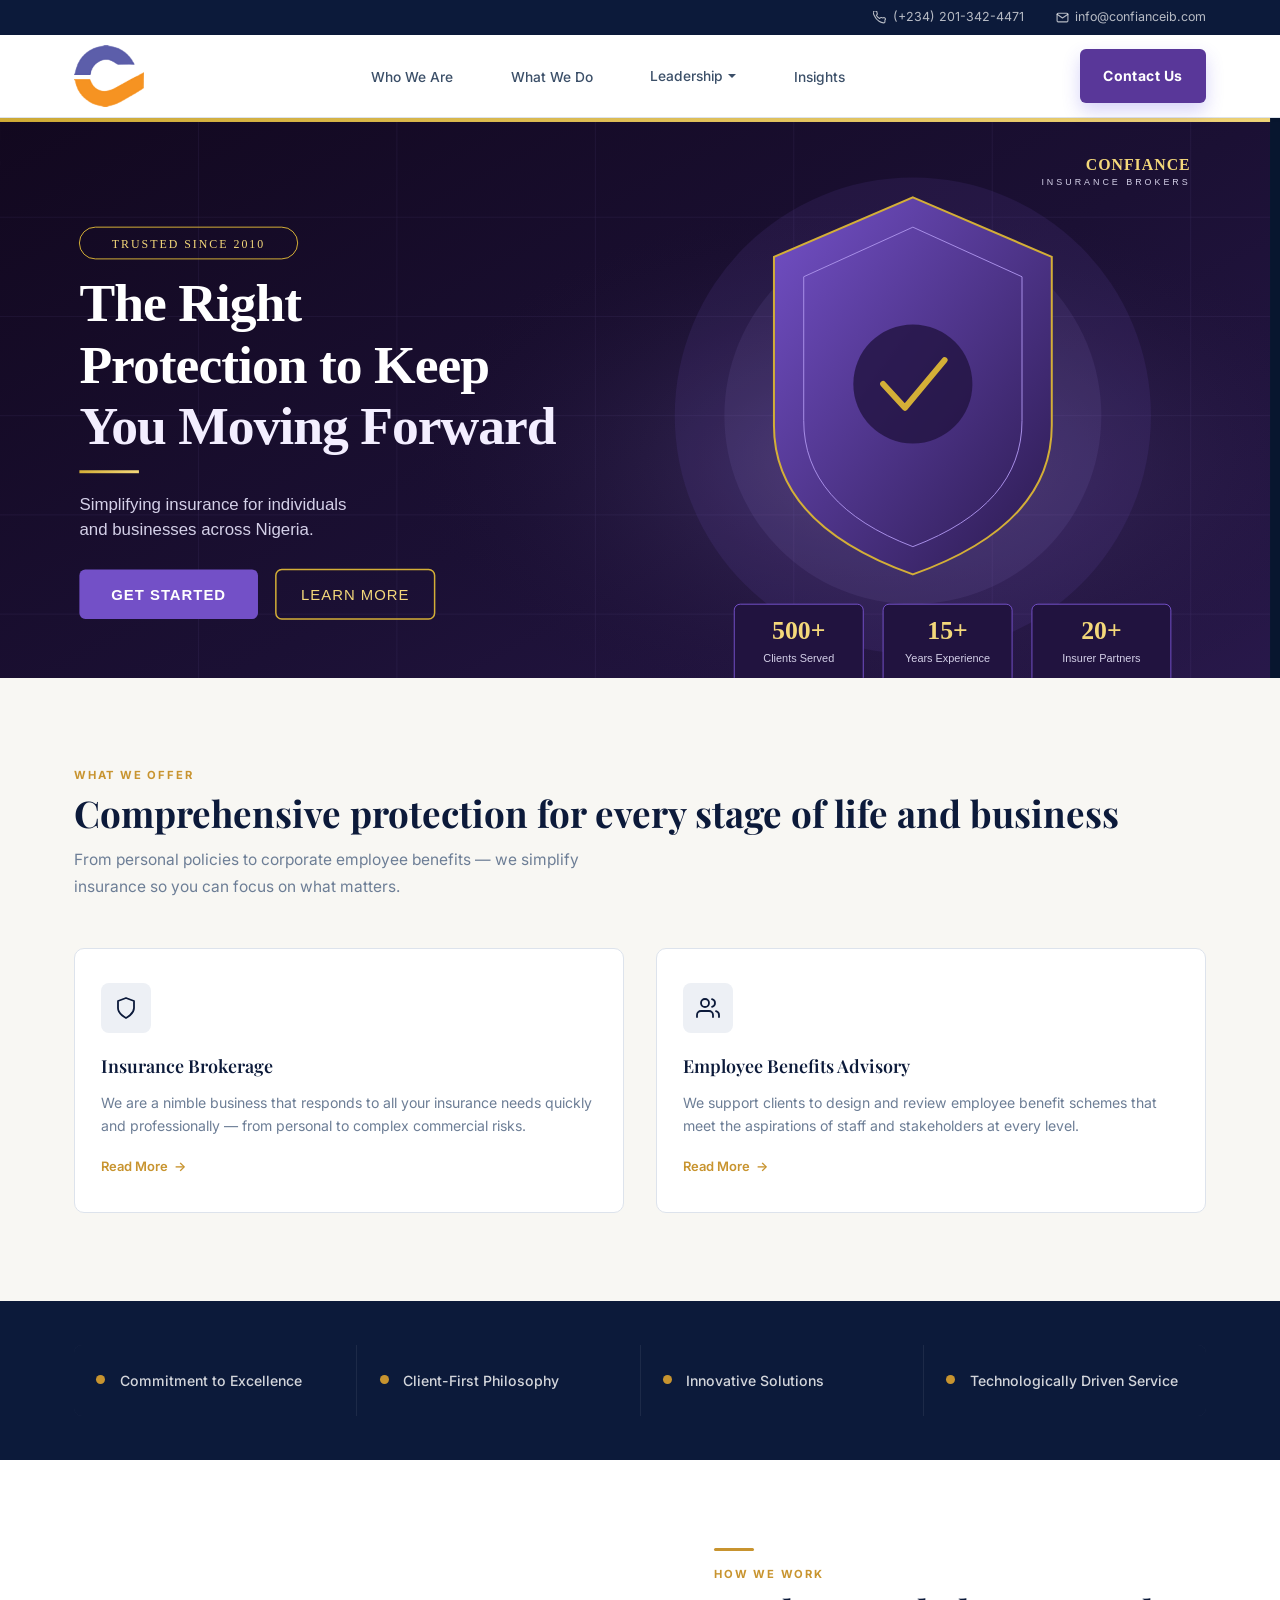
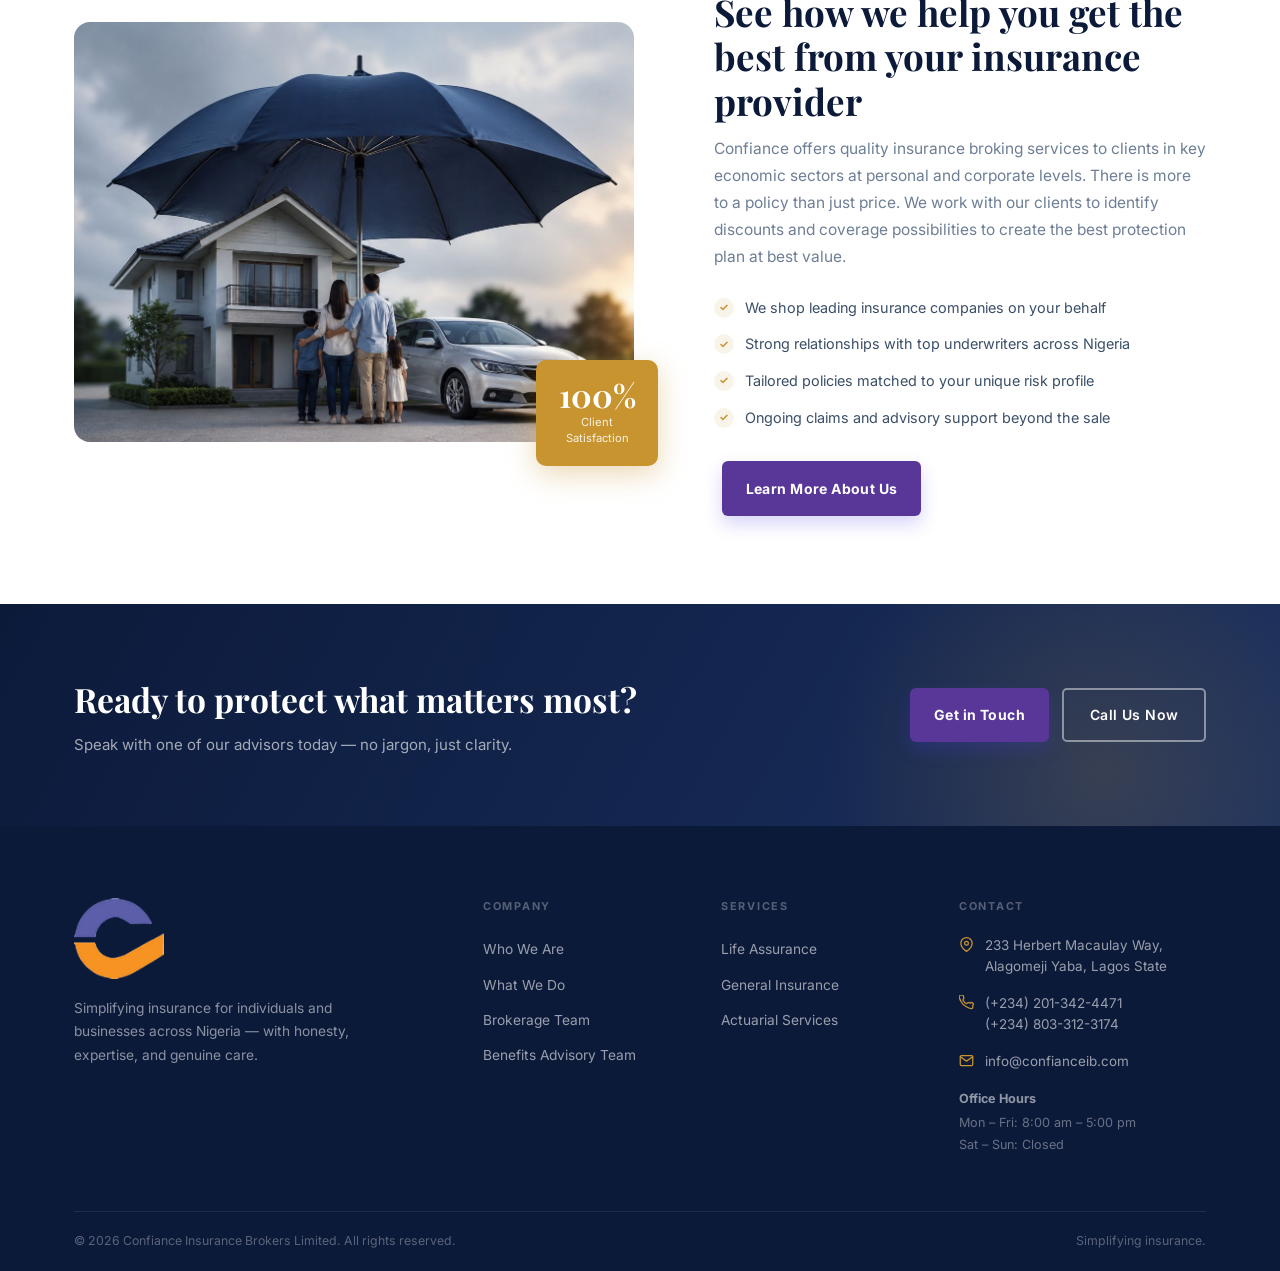
==== files/index.html @ 06ac6f4b "Initial commit" ====
<!DOCTYPE html>
<html lang="en">
<head>
<meta charset="UTF-8"/><meta name="viewport" content="width=device-width,initial-scale=1"/>
<title>Confiance Insurance Brokers Limited – Simplifying Insurance</title>
<meta name="description" content="Confiance Insurance Brokers Limited offers quality insurance broking and employee benefits advisory services across Nigeria."/>
<link rel="preconnect" href="https://fonts.googleapis.com"/>
<link rel="preconnect" href="https://fonts.gstatic.com" crossorigin/>
<link href="https://fonts.googleapis.com/css2?family=Playfair+Display:ital,wght@0,400;0,600;0,700;1,400&family=Inter:wght@300;400;500;600;700&display=swap" rel="stylesheet"/>
<link rel="stylesheet" href="style.css"/>
<style>
/* ── HOME-SPECIFIC ── */
.logo img {
  width: 70px;
  height: auto;
  display: block;
}

#site-header {
  background: #fff;
  position: sticky;
  top: 0;
  z-index: 9999;
}

.main-nav {
  height: 82px;
  display: flex;
  align-items: center;
  justify-content: space-between;
}

.nav-links {
  display: flex;
  align-items: center;
  gap: 2rem;
}

.nav-links li {
  position: relative;
}

.nav-links a,
.nav-links button {
  border: 0;
  background: transparent;
  font: inherit;
  color: #12315c;
  font-weight: 600;
  cursor: pointer;
  padding: 1.9rem 0;
}



.nav-links a:hover,
.nav-links button:hover,
.nav-links a.active {
  color: #4B3CE2;
}

.nav-cta {
  background:#593799;
  color: #fff !important;
  padding: .85rem 1.35rem;
  border-radius: 6px;
  font-weight: 700;
  box-shadow: 0 8px 18px rgba(75, 60, 226, .22);
}

.nav-cta:hover {
  background: #7752bc;
  color: #fff !important;
}

.has-drop:hover .drop-menu {
  opacity: 1;
  visibility: visible;
  transform: translateY(0);
  pointer-events: auto;
}

.drop-menu {
  position: absolute;
  top: 100%;
  left: 0;
  min-width: 240px;
  background: #fff;
  border-radius: 8px;
  box-shadow: 0 18px 40px rgba(0,0,0,.12);
  padding: .6rem 0;
  opacity: 0;
  visibility: hidden;
  transform: translateY(12px);
  pointer-events: none;
  transition: .25s ease;
  z-index: 10000;
}

.drop-menu li a {
  display: block;
  padding: .85rem 1rem;
  color: #12315c;
  white-space: nowrap;
}

.drop-menu li a:hover {
  background: #f4f7fb;
  color: #c8942f;
}

.burger {
  display: none;
  width: 42px;
  height: 42px;
  border: 0;
  background: transparent;
  cursor: pointer;
  flex-direction: column;
  justify-content: center;
  gap: 6px;
}

.burger span {
  width: 26px;
  height: 2px;
  background: #12315c;
  display: block;
}

#mobile-nav {
  position: fixed;
  top: 0;
  right: -100%;
  width: 80%;
  max-width: 400px;
  height: 100vh;
  background: #fff;
  z-index: 10000;
  padding: 1.5rem;
  transition: .3s ease;
  box-shadow: -12px 0 35px rgba(0,0,0,.15);
}

#mobile-nav.open {
  right: 0;
}

.mob-head {
  display: flex;
  justify-content: space-between;
  align-items: center;
  margin-bottom: 2rem;
}

.mob-close {
  border: 0;
  background: transparent;
  font-size: 1.6rem;
  cursor: pointer;
  color: #12315c;
}

#mobile-nav ul {
  list-style: none;
  padding: 0;
  margin: 0 0 1.5rem;
}

#mobile-nav li {
  border-bottom: 1px solid #e6e8ee;
}

#mobile-nav a,
.mob-sub-trigger {
  display: flex;
  justify-content: space-between;
  width: 100%;
  padding: 1rem 0;
  color: #12315c;
  font-weight: 700;
  text-decoration: none;
  background: transparent;
  border: 0;
  font: inherit;
  cursor: pointer;
}

.mob-sub {
  display: none;
  padding-left: 1rem !important;
}

.mob-sub.open {
  display: block;
}

#mobile-nav .nav-cta {
  display: inline-flex;
  justify-content: center;
  align-items: center;
  background: #593799 !important;
  border: 1px solid #593799 !important;
  color: #fff !important;
  padding: .85rem 1.3rem;
  border-radius: 6px;
}
#mobile-nav .mob-sub {
  display: none !important;
}

#mobile-nav .mob-sub.open {
  display: block !important;
}

.home-hero.hero-slider {
  position: relative;
  width: 100%;
  height: 560px;
  padding: 0 !important;
  overflow: hidden;
  background: #08162f;
}

.hero-slide {
  position: absolute;
  top: 0;
  left: 100%;
  width: 100%;
  height: 560px;
  background-size: cover;
  background-position: center;
  background-repeat: no-repeat;
  transition: left .75s ease;
}

.hero-slide.active {
  left: 0;
}

.hero-slide.prev {
  left: -100%;
}

.hero-arrow,
.hero-dots {
  z-index: 5;
}

@media (max-width: 768px) {
  .home-hero.hero-slider,
  .hero-slide {
    height: 480px;
  }
}
@media (max-width: 900px) {
  .topbar {
    display: none;
  }

  .main-nav {
    height: 76px;
  }

  .nav-links,
  .main-nav > .nav-cta {
    display: none;
  }

  .burger {
    display: flex;
  }

  .logo img {
    width: 70px;
  }
}

.hero-card{background:rgba(255,255,255,.07);border:1px solid rgba(255,255,255,.13);border-radius:12px;padding:2.25rem 1.85rem;backdrop-filter:blur(10px);width:100%;max-width:375px;margin-left:auto}
.hero-card-badge{display:inline-flex;align-items:center;gap:.4rem;background:rgba(200,148,47,.18);border:1px solid rgba(200,148,47,.32);color:var(--gold2);font-size:.7rem;font-weight:700;letter-spacing:.09em;text-transform:uppercase;padding:.28rem .75rem;border-radius:100px;margin-bottom:1.4rem}
.hero-card h3{font-family:var(--fd);font-size:1.2rem;color:#fff;margin-bottom:1.5rem;line-height:1.3}
.stats-grid{display:grid;grid-template-columns:1fr 1fr;gap:.85rem;margin-bottom:1.4rem}
.stat-box{background:rgba(255,255,255,.06);border:1px solid rgba(255,255,255,.09);border-radius:var(--rs);padding:.95rem 1rem}
.stat-box strong{display:block;font-family:var(--fd);font-size:1.7rem;font-weight:700;color:var(--gold2);line-height:1}
.stat-box small{font-size:.69rem;color:rgba(255,255,255,.5);letter-spacing:.04em;display:block;margin-top:.2rem}
.hero-divider{height:1px;background:rgba(255,255,255,.1);margin:.3rem 0 1.1rem}
.hero-note{font-size:.79rem;color:rgba(255,255,255,.48);line-height:1.55}
.svc-section{padding:5.5rem 0;background:var(--cream)}
.svc-grid {
  display: grid;
  grid-template-columns: repeat(2, minmax(0, 1fr));
  gap: 2rem;
  margin-top: 3rem;
  align-items: stretch;
}

.service-card {
  width: 100%;
  height: 100%;
}

@media (max-width: 768px) {
  .svc-grid {
    grid-template-columns: 1fr;
  }
}
.ins-section{padding:5.5rem 0;background:var(--cream)}
.ins-grid{display:grid;grid-template-columns:repeat(3,1fr);gap:1.4rem;margin-top:2.8rem}
.how-image-frame {
  width: 100%;
  height: 420px;
  border-radius: 16px;
  overflow: hidden;
  background: #eef2f7;
}

.how-image-frame img {
  width: 100%;
  height: 100%;
  object-fit: cover;
  display: block;
}
@media(max-width:860px){.hero-inner{grid-template-columns:1fr}.home-hero{padding:4rem 0}.hero-card{display:none}.svc-grid{grid-template-columns:1fr 1fr}.ins-grid{grid-template-columns:1fr 1fr}}
@media(max-width:640px){.svc-grid,.ins-grid{grid-template-columns:1fr}}
</style>
</head>
<body>
<div class="topbar" role="complementary">
  <div class="wrap">
    <a href="tel:+2342013424471"><svg width="13" height="13" viewBox="0 0 24 24" fill="none" stroke="currentColor" stroke-width="2" stroke-linecap="round" stroke-linejoin="round"><path d="M22 16.92v3a2 2 0 01-2.18 2 19.79 19.79 0 01-8.63-3.07A19.5 19.5 0 013.07 9.81 19.79 19.79 0 01.16 1.22 2 2 0 012.12 0h3a2 2 0 012 1.72c.127.96.361 1.903.7 2.81a2 2 0 01-.45 2.11L6.09 7.91a16 16 0 006 6l1.27-1.27a2 2 0 012.11-.45c.907.339 1.85.573 2.81.7A2 2 0 0122 16.92z"/></svg>(+234) 201-342-4471</a>
    <a href="mailto:info@confianceib.com"><svg width="13" height="13" viewBox="0 0 24 24" fill="none" stroke="currentColor" stroke-width="2" stroke-linecap="round" stroke-linejoin="round"><path d="M4 4h16c1.1 0 2 .9 2 2v12c0 1.1-.9 2-2 2H4c-1.1 0-2-.9-2-2V6c0-1.1.9-2 2-2z"/><polyline points="22,6 12,13 2,6"/></svg>info@confianceib.com</a>
  </div>
</div>
<header id="site-header">
  <div class="wrap">
    <nav class="main-nav" aria-label="Main navigation">
     <a href="index.html" class="logo" aria-label="Confiance Home">
  <img src="confianceLogo.png" alt="Confiance Insurance Brokers Ltd">
</a>
      <ul class="nav-links" role="list">
        <li><a href="who-we-are.html" id="nav-who">Who We Are</a></li>
        <li><a href="what-we-do.html" id="nav-wwd">What We Do</a></li>
        <li class="has-drop">
          <button aria-haspopup="true" aria-expanded="false">Leadership</button>
          <ul class="drop-menu" role="menu">
            <li><a href="insurance-brokerage.html" id="nav-brok" role="menuitem">Insurance Brokerage</a></li>
<li><a href="employee-benefits-advisory.html" id="nav-adv" role="menuitem">Employee Benefits Advisory</a></li>
          </ul>
        </li>
        <li><a href="insights.html" id="nav-ins">Insights</a></li>
      </ul>
      <a href="contact.html" class="btn nav-cta" id="nav-con">Contact Us</a>
      <button class="burger" id="burger-btn" aria-label="Open navigation menu" aria-expanded="false">
        <span></span><span></span><span></span>
      </button>
    </nav>
  </div>
</header>
<div id="mobile-nav" role="dialog" aria-modal="true" aria-label="Navigation menu">
  <div class="mob-head">
     <a href="index.html" class="logo" aria-label="Confiance Home">
  <img src="confianceLogo.png" alt="Confiance Insurance Brokers Ltd">
</a>
    <button class="mob-close" id="mob-close-btn" aria-label="Close menu">✕</button>
  </div>
  <ul>
    <li><a href="who-we-are.html">Who We Are</a></li>
    <li><a href="what-we-do.html">What We Do</a></li>
    <li>
      <button class="mob-sub-trigger" id="mob-drop-btn" aria-expanded="false">Leadership <span id="mob-drop-arrow">▾</span></button>
      <ul class="mob-sub" id="mob-sub-menu">
  <li><a href="insurance-brokerage.html">Insurance Brokerage</a></li>
  <li><a href="employee-benefits-advisory.html">Employee Benefits Advisory</a></li>
</ul>
    </li>
    <li><a href="insights.html">Insights</a></li>
  </ul>
  <a href="contact.html" class="btn nav-cta">Contact Us</a>
</div>

<main>
<!-- HERO -->
<section class="home-hero hero-slider" aria-label="Hero slider">
  <div class="hero-slide active" >
<svg width="100%" viewBox="0 0 1290 700" role="img" xmlns="http://www.w3.org/2000/svg">
  <title>Confiance Insurance Brokers Hero Slide</title>
  <desc>Hero banner for Confiance Insurance Brokers with luxury purple and subtle gold accents.</desc>

  <defs>
    <linearGradient id="navyGrad" x1="0%" y1="0%" x2="100%" y2="100%">
      <stop offset="0%" stop-color="#12081F"/>
      <stop offset="50%" stop-color="#1B1034"/>
      <stop offset="100%" stop-color="#2B1A4F"/>
    </linearGradient>

    <linearGradient id="mainPurple" x1="0%" y1="0%" x2="100%" y2="0%">
      <stop offset="0%" stop-color="#7350C7"/>
      <stop offset="100%" stop-color="#A88FE7"/>
    </linearGradient>

    <linearGradient id="goldAccent" x1="0%" y1="0%" x2="100%" y2="0%">
      <stop offset="0%" stop-color="#D4AF37"/>
      <stop offset="100%" stop-color="#F4D87A"/>
    </linearGradient>

    <linearGradient id="shieldGrad" x1="0%" y1="0%" x2="100%" y2="100%">
      <stop offset="0%" stop-color="#7350C7"/>
      <stop offset="100%" stop-color="#2B1A4F"/>
    </linearGradient>

    <radialGradient id="glow1" cx="70%" cy="50%" r="40%">
      <stop offset="0%" stop-color="#A88FE7" stop-opacity="0.28"/>
      <stop offset="100%" stop-color="#12081F" stop-opacity="0"/>
    </radialGradient>
  </defs>

  <rect width="1280" height="690" fill="url(#navyGrad)"/>
  <rect width="1280" height="690" fill="url(#glow1)"/>

  <g stroke="#A88FE7" stroke-width="0.5" opacity="0.14">
    <line x1="0" y1="100" x2="1280" y2="100"/>
    <line x1="0" y1="200" x2="1280" y2="200"/>
    <line x1="0" y1="300" x2="1280" y2="300"/>
    <line x1="0" y1="400" x2="1280" y2="400"/>
    <line x1="0" y1="500" x2="1280" y2="500"/>
    <line x1="200" y1="0" x2="200" y2="690"/>
    <line x1="400" y1="0" x2="400" y2="690"/>
    <line x1="600" y1="0" x2="600" y2="690"/>
    <line x1="800" y1="0" x2="800" y2="690"/>
    <line x1="1000" y1="0" x2="1000" y2="690"/>
    <line x1="1200" y1="0" x2="1200" y2="690"/>
  </g>

  <rect x="0" y="0" width="1280" height="4" fill="url(#goldAccent)"/>

  <rect x="80" y="110" width="220" height="32" rx="16" fill="none" stroke="#D4AF37" stroke-width="1"/>
  <text x="190" y="131" text-anchor="middle" font-family="Georgia, serif" font-size="12" fill="#F4D87A" letter-spacing="2">TRUSTED SINCE 2010</text>

  <text x="80" y="205" font-family="Georgia, serif" font-size="54" font-weight="700" fill="#FFFFFF" letter-spacing="-1">The Right</text>
  <text x="80" y="267" font-family="Georgia, serif" font-size="54" font-weight="700" fill="#FFFFFF" letter-spacing="-1">Protection to Keep</text>
  <text x="80" y="329" font-family="Georgia, serif" font-size="54" font-weight="700" fill="#F3EEFF" letter-spacing="-1">You Moving Forward</text>

  <rect x="80" y="355" width="60" height="3" fill="url(#goldAccent)"/>

  <text x="80" y="395" font-family="Arial, sans-serif" font-size="17" fill="#D4D0E8">Simplifying insurance for individuals</text>
  <text x="80" y="420" font-family="Arial, sans-serif" font-size="17" fill="#D4D0E8">and businesses across Nigeria.</text>

  <a href="contact.html" target="_self">
    <rect x="80" y="455" width="180" height="50" rx="6" fill="#7350C7"/>
    <text x="170" y="486" text-anchor="middle" font-family="Arial, sans-serif" font-size="15" font-weight="700" fill="#FFFFFF" letter-spacing="1">GET STARTED</text>
  </a>

  <a href="what-we-do.html" target="_self">
    <rect x="278" y="455" width="160" height="50" rx="6" fill="none" stroke="#D4AF37" stroke-width="1.5"/>
    <text x="358" y="486" text-anchor="middle" font-family="Arial, sans-serif" font-size="15" fill="#F4D87A" letter-spacing="1">LEARN MORE</text>
  </a>

  <circle cx="920" cy="300" r="240" fill="#7350C7" opacity="0.12"/>
  <circle cx="920" cy="300" r="190" fill="#A88FE7" opacity="0.09"/>

  <path d="M920 80 L1060 140 L1060 310 Q1060 410 920 460 Q780 410 780 310 L780 140 Z" fill="url(#shieldGrad)" stroke="#D4AF37" stroke-width="2"/>
  <path d="M920 110 L1030 160 L1030 305 Q1030 390 920 432 Q810 390 810 305 L810 160 Z" fill="none" stroke="#A88FE7" stroke-width="1"/>

  <circle cx="920" cy="268" r="60" fill="#21133F" opacity="0.78"/>
  <path d="M890 268 L912 292 L952 244" fill="none" stroke="#D4AF37" stroke-width="6" stroke-linecap="round" stroke-linejoin="round"/>

  <rect x="740" y="490" width="130" height="80" rx="6" fill="#21133F" stroke="#7350C7" stroke-width="1"/>
  <text x="805" y="525" text-anchor="middle" font-family="Georgia, serif" font-size="26" font-weight="700" fill="#F4D87A">500+</text>
  <text x="805" y="548" text-anchor="middle" font-family="Arial, sans-serif" font-size="11" fill="#D4D0E8">Clients Served</text>

  <rect x="890" y="490" width="130" height="80" rx="6" fill="#21133F" stroke="#7350C7" stroke-width="1"/>
  <text x="955" y="525" text-anchor="middle" font-family="Georgia, serif" font-size="26" font-weight="700" fill="#F4D87A">15+</text>
  <text x="955" y="548" text-anchor="middle" font-family="Arial, sans-serif" font-size="11" fill="#D4D0E8">Years Experience</text>

  <rect x="1040" y="490" width="140" height="80" rx="6" fill="#21133F" stroke="#7350C7" stroke-width="1"/>
  <text x="1110" y="525" text-anchor="middle" font-family="Georgia, serif" font-size="26" font-weight="700" fill="#F4D87A">20+</text>
  <text x="1110" y="548" text-anchor="middle" font-family="Arial, sans-serif" font-size="11" fill="#D4D0E8">Insurer Partners</text>

  <text x="1200" y="52" text-anchor="end" font-family="Georgia, serif" font-size="16" font-weight="700" fill="#F4D87A" letter-spacing="1">CONFIANCE</text>
  <text x="1200" y="68" text-anchor="end" font-family="Arial, sans-serif" font-size="9" fill="#D4D0E8" letter-spacing="3">INSURANCE BROKERS</text>

  <rect x="0" y="670" width="1280" height="20" fill="#12081F" opacity="0.8"/>
  <rect x="0" y="670" width="420" height="2" fill="url(#goldAccent)"/>
</svg>
  </div>
  <div class="hero-slide" >
   <svg width="100%" viewBox="0 0 1290 700" role="img" xmlns="http://www.w3.org/2000/svg">
  <title>Confiance Insurance Brokers Hero Slide 2</title>
  <desc>Employee Benefits Advisory hero banner with premium purple, gold and soft accent colors.</desc>

  <defs>
    <linearGradient id="purpleBg2" x1="0%" y1="0%" x2="100%" y2="100%">
      <stop offset="0%" stop-color="#12081F"/>
      <stop offset="45%" stop-color="#25124A"/>
      <stop offset="100%" stop-color="#4B2A86"/>
    </linearGradient>

    <linearGradient id="primaryPurple2" x1="0%" y1="0%" x2="100%" y2="0%">
      <stop offset="0%" stop-color="#593799"/>
      <stop offset="100%" stop-color="#8B6BE8"/>
    </linearGradient>

    <linearGradient id="goldAccent2" x1="0%" y1="0%" x2="100%" y2="0%">
      <stop offset="0%" stop-color="#D4AF37"/>
      <stop offset="100%" stop-color="#F4D87A"/>
    </linearGradient>

    <linearGradient id="cardBg2" x1="0%" y1="0%" x2="0%" y2="100%">
      <stop offset="0%" stop-color="#2F1B63"/>
      <stop offset="100%" stop-color="#160B2F"/>
    </linearGradient>

    <radialGradient id="purpleGlow2" cx="75%" cy="45%" r="45%">
      <stop offset="0%" stop-color="#A88FE7" stop-opacity="0.28"/>
      <stop offset="100%" stop-color="#12081F" stop-opacity="0"/>
    </radialGradient>
  </defs>

  <rect width="1280" height="600" fill="url(#purpleBg2)"/>
  <rect width="1280" height="600" fill="url(#purpleGlow2)"/>

  <g stroke="#A88FE7" stroke-width="0.5" opacity="0.16">
    <line x1="0" y1="0" x2="600" y2="600"/>
    <line x1="200" y1="0" x2="800" y2="600"/>
    <line x1="400" y1="0" x2="1000" y2="600"/>
    <line x1="600" y1="0" x2="1200" y2="600"/>
    <line x1="800" y1="0" x2="1400" y2="600"/>
    <line x1="1000" y1="0" x2="1600" y2="600"/>
  </g>

  <rect x="0" y="0" width="1280" height="4" fill="url(#goldAccent2)"/>
  <rect x="0" y="0" width="5" height="600" fill="url(#goldAccent2)"/>

  <rect x="80" y="108" width="250" height="30" rx="3" fill="#D4AF37" opacity="0.16"/>
  <rect x="80" y="108" width="3" height="30" fill="#D4AF37"/>
  <text x="95" y="128" font-family="Arial, sans-serif" font-size="12" fill="#F4D87A" letter-spacing="2">EMPLOYEE BENEFITS ADVISORY</text>

  <text x="80" y="205" font-family="Georgia, serif" font-size="50" font-weight="700" fill="#FFFFFF">Design Benefits</text>
  <text x="80" y="263" font-family="Georgia, serif" font-size="50" font-weight="700" fill="#FFFFFF">Your Team</text>
  <text x="80" y="321" font-family="Georgia, serif" font-size="50" font-weight="700" fill="#F4D87A">Will Value</text>

  <rect x="80" y="345" width="50" height="3" fill="url(#goldAccent2)"/>

  <text x="80" y="382" font-family="Arial, sans-serif" font-size="16" fill="#DCD6F7">We help you design and review employee benefit</text>
  <text x="80" y="405" font-family="Arial, sans-serif" font-size="16" fill="#DCD6F7">schemes that meet stakeholder aspirations.</text>

  <a href="contact.html" target="_self">
    <rect x="80" y="445" width="190" height="50" rx="6" fill="url(#primaryPurple2)"/>
    <text x="175" y="476" text-anchor="middle" font-family="Arial, sans-serif" font-size="14" font-weight="700" fill="#FFFFFF" letter-spacing="1">TALK TO AN ADVISOR</text>
  </a>

  <a href="what-we-do.html" target="_self">
    <rect x="288" y="445" width="150" height="50" rx="6" fill="none" stroke="#D4AF37" stroke-width="1.5"/>
    <text x="363" y="476" text-anchor="middle" font-family="Arial, sans-serif" font-size="14" fill="#F4D87A" letter-spacing="1">OUR SERVICES</text>
  </a>

  <rect x="700" y="70" width="520" height="460" rx="8" fill="url(#cardBg2)" stroke="#D4AF37" stroke-width="1"/>
  <rect x="700" y="70" width="520" height="60" rx="8" fill="#3A2172"/>
  <rect x="700" y="110" width="520" height="20" fill="#3A2172"/>
  <text x="960" y="107" text-anchor="middle" font-family="Arial, sans-serif" font-size="14" font-weight="700" fill="#FFFFFF" letter-spacing="2">BENEFIT PLAN OVERVIEW</text>

  <rect x="724" y="152" width="220" height="90" rx="6" fill="#21113F" stroke="#8B6BE8" stroke-width="1"/>
  <circle cx="754" cy="177" r="16" fill="#8B6BE8" opacity="0.24"/>
  <text x="780" y="178" font-family="Arial, sans-serif" font-size="13" font-weight="700" fill="#FFFFFF">Health Insurance</text>
  <text x="780" y="196" font-family="Arial, sans-serif" font-size="11" fill="#DCD6F7">Medical &amp; hospitalization</text>
  <text x="744" y="230" font-family="Arial, sans-serif" font-size="12" fill="#F4D87A">✓ Comprehensive cover</text>

  <rect x="964" y="152" width="220" height="90" rx="6" fill="#21113F" stroke="#E7D7A5" stroke-width="1"/>
  <circle cx="994" cy="177" r="16" fill="#E7D7A5" opacity="0.18"/>
  <text x="1020" y="178" font-family="Arial, sans-serif" font-size="13" font-weight="700" fill="#FFFFFF">Life Coverage</text>
  <text x="1020" y="196" font-family="Arial, sans-serif" font-size="11" fill="#DCD6F7">Group life assurance</text>
  <text x="984" y="230" font-family="Arial, sans-serif" font-size="12" fill="#F4D87A">✓ Flexible sum assured</text>

  <rect x="724" y="262" width="220" height="90" rx="6" fill="#21113F" stroke="#8B6BE8" stroke-width="1"/>
  <circle cx="754" cy="287" r="16" fill="#D4AF37" opacity="0.22"/>
  <text x="754" y="292" text-anchor="middle" font-family="Arial, sans-serif" font-size="16" fill="#F4D87A">₦</text>
  <text x="780" y="288" font-family="Arial, sans-serif" font-size="13" font-weight="700" fill="#FFFFFF">Pension Advisory</text>
  <text x="780" y="306" font-family="Arial, sans-serif" font-size="11" fill="#DCD6F7">Retirement planning</text>
  <text x="744" y="340" font-family="Arial, sans-serif" font-size="12" fill="#F4D87A">✓ RSA compliant</text>

  <rect x="964" y="262" width="220" height="90" rx="6" fill="#21113F" stroke="#7EE7D8" stroke-width="1"/>
  <circle cx="994" cy="287" r="16" fill="#7EE7D8" opacity="0.18"/>
  <text x="994" y="292" text-anchor="middle" font-family="Arial, sans-serif" font-size="16" fill="#7EE7D8">+</text>
  <text x="1020" y="288" font-family="Arial, sans-serif" font-size="13" font-weight="700" fill="#FFFFFF">Wellness Benefits</text>
  <text x="1020" y="306" font-family="Arial, sans-serif" font-size="11" fill="#DCD6F7">Staff wellbeing programs</text>
  <text x="984" y="340" font-family="Arial, sans-serif" font-size="12" fill="#F4D87A">✓ Holistic approach</text>

  <rect x="724" y="372" width="220" height="90" rx="6" fill="#21113F" stroke="#E7D7A5" stroke-width="1"/>
  <circle cx="754" cy="397" r="16" fill="#E7D7A5" opacity="0.18"/>
  <text x="754" y="402" text-anchor="middle" font-family="Arial, sans-serif" font-size="14" fill="#F4D87A">≡</text>
  <text x="780" y="398" font-family="Arial, sans-serif" font-size="13" font-weight="700" fill="#FFFFFF">Scheme Review</text>
  <text x="780" y="416" font-family="Arial, sans-serif" font-size="11" fill="#DCD6F7">Annual benefit audit</text>
  <text x="744" y="450" font-family="Arial, sans-serif" font-size="12" fill="#F4D87A">✓ Benchmarked plans</text>

  <rect x="964" y="372" width="220" height="90" rx="6" fill="#21113F" stroke="#8B6BE8" stroke-width="1"/>
  <circle cx="994" cy="397" r="16" fill="#8B6BE8" opacity="0.24"/>
  <text x="994" y="402" text-anchor="middle" font-family="Arial, sans-serif" font-size="14" fill="#F4D87A">★</text>
  <text x="1020" y="398" font-family="Arial, sans-serif" font-size="13" font-weight="700" fill="#FFFFFF">Custom Plans</text>
  <text x="1020" y="416" font-family="Arial, sans-serif" font-size="11" fill="#DCD6F7">Tailored to your needs</text>
  <text x="984" y="450" font-family="Arial, sans-serif" font-size="12" fill="#F4D87A">✓ Any organization size</text>

  <rect x="724" y="478" width="460" height="34" rx="4" fill="#D4AF37" opacity="0.14"/>
  <text x="960" y="500" text-anchor="middle" font-family="Arial, sans-serif" font-size="13" fill="#F4D87A">Trusted by leading organizations across Nigeria</text>

  <text x="1200" y="50" text-anchor="end" font-family="Georgia, serif" font-size="16" font-weight="700" fill="#F4D87A" letter-spacing="1">CONFIANCE</text>
  <text x="1200" y="66" text-anchor="end" font-family="Arial, sans-serif" font-size="9" fill="#DCD6F7" letter-spacing="3">INSURANCE BROKERS</text>
</svg>
  </div>
  <div class="hero-slide" >
   <svg width="100%" viewBox="0 0 1290 610" role="img" xmlns="http://www.w3.org/2000/svg">
  <title>Confiance Insurance Brokers - Hero Slide 3: Insurance Brokerage</title>
  <desc>A professional hero banner for insurance brokerage services using Confiance premium brand colors.</desc>

  <defs>

    <!-- Background -->
    <linearGradient id="slateBg" x1="0%" y1="0%" x2="100%" y2="100%">
      <stop offset="0%" stop-color="#12081F"/>
      <stop offset="45%" stop-color="#21133F"/>
      <stop offset="100%" stop-color="#311D57"/>
    </linearGradient>

    <!-- Top Accent -->
    <linearGradient id="amberLine" x1="0%" y1="0%" x2="100%" y2="0%">
      <stop offset="0%" stop-color="#D4AF37"/>
      <stop offset="35%" stop-color="#B78628"/>
      <stop offset="70%" stop-color="#7A5AF8"/>
      <stop offset="100%" stop-color="#A88FE7"/>
    </linearGradient>

    <!-- Heading Accent -->
    <linearGradient id="amberText" x1="0%" y1="0%" x2="100%" y2="0%">
      <stop offset="0%" stop-color="#F8E9B6"/>
      <stop offset="100%" stop-color="#FFFFFF"/>
    </linearGradient>

    <!-- Number Gradient -->
    <linearGradient id="numberGrad" x1="0%" y1="0%" x2="100%" y2="100%">
      <stop offset="0%" stop-color="#FFE8A3"/>
      <stop offset="45%" stop-color="#D4AF37"/>
      <stop offset="100%" stop-color="#A87400"/>
    </linearGradient>

    <!-- Side Border Gradient -->
    <linearGradient id="sideBorder" x1="0%" y1="0%" x2="0%" y2="100%">
      <stop offset="0%" stop-color="#FFD76A"/>
      <stop offset="35%" stop-color="#D4AF37"/>
      <stop offset="70%" stop-color="#A88FE7"/>
      <stop offset="100%" stop-color="#7350C7"/>
    </linearGradient>

    <!-- Card Background -->
    <linearGradient id="cardSlate" x1="0%" y1="0%" x2="0%" y2="100%">
      <stop offset="0%" stop-color="#2D1D59"/>
      <stop offset="100%" stop-color="#18102F"/>
    </linearGradient>

    <!-- Glow -->
    <radialGradient id="rGlow" cx="80%" cy="40%" r="50%">
      <stop offset="0%" stop-color="#A88FE7" stop-opacity=".28"/>
      <stop offset="100%" stop-color="#12081F" stop-opacity="0"/>
    </radialGradient>

  </defs>

  <rect width="1280" height="600" fill="url(#slateBg)"/>
  <rect width="1280" height="600" fill="url(#rGlow)"/>

  <g fill="#8B73D8" opacity=".20">
    <circle cx="100" cy="100" r="1.5"/>
    <circle cx="160" cy="100" r="1.5"/>
    <circle cx="220" cy="100" r="1.5"/>
    <circle cx="280" cy="100" r="1.5"/>

    <circle cx="100" cy="160" r="1.5"/>
    <circle cx="160" cy="160" r="1.5"/>
    <circle cx="220" cy="160" r="1.5"/>
    <circle cx="280" cy="160" r="1.5"/>

    <circle cx="100" cy="220" r="1.5"/>
    <circle cx="160" cy="220" r="1.5"/>
    <circle cx="220" cy="220" r="1.5"/>
    <circle cx="280" cy="220" r="1.5"/>

    <circle cx="100" cy="280" r="1.5"/>
    <circle cx="160" cy="280" r="1.5"/>
    <circle cx="220" cy="280" r="1.5"/>
    <circle cx="280" cy="280" r="1.5"/>
  </g>

  <rect x="0" y="0" width="1280" height="4" fill="url(#amberLine)"/>

  <rect x="80" y="108" width="205" height="30" rx="15"
        fill="#593799" opacity=".15"/>

  <circle cx="100" cy="123" r="6" fill="#D4AF37"/>

  <text x="115" y="128"
        font-family="Arial"
        font-size="12"
        fill="#F4D87A"
        letter-spacing="1.5">
        INSURANCE BROKERAGE
  </text>

  <text x="80" y="208"
        font-family="Georgia"
        font-size="52"
        font-weight="700"
        fill="#FFFFFF">
        We Shop the
  </text>

  <text x="80" y="268"
        font-family="Georgia"
        font-size="52"
        font-weight="700"
        fill="#FFFFFF">
        Market So You
  </text>

  <text x="80" y="328"
        font-family="Georgia"
        font-size="52"
        font-weight="700"
        fill="url(#amberText)">
        Don't Have To
  </text>

  <rect x="80" y="352"
        width="55"
        height="3"
        fill="url(#amberLine)"/>

  <text x="80"
        y="390"
        font-family="Arial"
        font-size="16"
        fill="#D8D3EB">
        We work with leading insurance providers
  </text>

  <text x="80"
        y="413"
        font-family="Arial"
        font-size="16"
        fill="#D8D3EB">
        to find you the best cover at the best price.
  </text>
  <a href="contact.html" target="_self">
    <rect
      x="80"
      y="450"
      width="185"
      height="50"
      rx="6"
      fill="#7350C7"/>

    <text
      x="172"
      y="481"
      text-anchor="middle"
      font-family="Arial"
      font-size="14"
      font-weight="700"
      fill="#FFFFFF"
      letter-spacing="1">
      GET A FREE QUOTE
    </text>
  </a>

  <a href="what-we-do.html" target="_self">
    <rect
      x="283"
      y="450"
      width="150"
      height="50"
      rx="6"
      fill="none"
      stroke="#D4AF37"
      stroke-width="1.5"/>

    <text
      x="358"
      y="481"
      text-anchor="middle"
      font-family="Arial"
      font-size="14"
      fill="#F4D87A">
      HOW IT WORKS
    </text>
  </a>

  <line
    x1="960"
    y1="160"
    x2="960"
    y2="470"
    stroke="#8B73D8"
    stroke-width="2"
    stroke-dasharray="6,4"
    opacity=".35"/>

  <!-- CARD 1 -->

  <rect
      x="740"
      y="120"
      width="380"
      height="80"
      rx="8"
      fill="url(#cardSlate)"
      stroke="#3C2B62"
      stroke-width="1"/>

  <!-- Thick Premium Border -->

  <rect
      x="740"
      y="120"
      width="8"
      height="80"
      rx="4"
      fill="url(#sideBorder)"/>

  <!-- Number Circle -->

  <circle
      cx="790"
      cy="160"
      r="24"
      fill="#2A1849"
      stroke="#D4AF37"
      stroke-width="2"/>

  <text
      x="790"
      y="167"
      text-anchor="middle"
      font-family="Georgia"
      font-size="19"
      font-weight="700"
      fill="url(#numberGrad)">
      01
  </text>

  <text
      x="830"
      y="150"
      font-family="Arial"
      font-size="15"
      font-weight="700"
      fill="#FFFFFF">
      Understand Your Needs
  </text>

  <text
      x="830"
      y="170"
      font-family="Arial"
      font-size="12"
      fill="#D8D3EB">
      We assess your risk profile &amp; coverage gaps
  </text>

  <!-- CARD 2 -->

  <rect
      x="740"
      y="230"
      width="380"
      height="80"
      rx="8"
      fill="url(#cardSlate)"
      stroke="#3C2B62"
      stroke-width="1"/>

  <rect
      x="740"
      y="230"
      width="8"
      height="80"
      rx="4"
      fill="url(#sideBorder)"/>

  <circle
      cx="790"
      cy="270"
      r="24"
      fill="#2A1849"
      stroke="#D4AF37"
      stroke-width="2"/>

  <text
      x="790"
      y="277"
      text-anchor="middle"
      font-family="Georgia"
      font-size="19"
      font-weight="700"
      fill="url(#numberGrad)">
      02
  </text>

  <text
      x="830"
      y="260"
      font-family="Arial"
      font-size="15"
      font-weight="700"
      fill="#FFFFFF">
      Shop the Market
  </text>

  <text
      x="830"
      y="280"
      font-family="Arial"
      font-size="12"
      fill="#D8D3EB">
      We compare 20+ top Nigerian insurers for you
  </text>
  <!-- CARD 3 -->

  <rect
      x="740"
      y="340"
      width="380"
      height="80"
      rx="8"
      fill="url(#cardSlate)"
      stroke="#3C2B62"
      stroke-width="1"/>

  <rect
      x="740"
      y="340"
      width="8"
      height="80"
      rx="4"
      fill="url(#sideBorder)"/>

  <circle
      cx="790"
      cy="380"
      r="24"
      fill="#2A1849"
      stroke="#D4AF37"
      stroke-width="2"/>

  <text
      x="790"
      y="387"
      text-anchor="middle"
      font-family="Georgia"
      font-size="19"
      font-weight="700"
      fill="url(#numberGrad)">
      03
  </text>

  <text
      x="830"
      y="370"
      font-family="Arial"
      font-size="15"
      font-weight="700"
      fill="#FFFFFF">
      Deliver Best Value
  </text>

  <text
      x="830"
      y="390"
      font-family="Arial"
      font-size="12"
      fill="#D8D3EB">
      You get optimal coverage at competitive rates
  </text>

  <!-- CARD 4 -->

  <rect
      x="740"
      y="450"
      width="380"
      height="80"
      rx="8"
      fill="url(#cardSlate)"
      stroke="#D4AF37"
      stroke-width="1.4"/>

  <rect
      x="740"
      y="450"
      width="8"
      height="80"
      rx="4"
      fill="url(#sideBorder)"/>

  <circle
      cx="790"
      cy="490"
      r="24"
      fill="#2A1849"
      stroke="#D4AF37"
      stroke-width="2"/>

  <text
      x="790"
      y="497"
      text-anchor="middle"
      font-family="Arial"
      font-size="20"
      font-weight="700"
      fill="#F4D87A">
      ✓
  </text>

  <text
      x="830"
      y="480"
      font-family="Arial"
      font-size="15"
      font-weight="700"
      fill="#FFFFFF">
      Ongoing Support
  </text>

  <text
      x="830"
      y="500"
      font-family="Arial"
      font-size="12"
      fill="#D8D3EB">
      Claims advocacy &amp; policy management
  </text>

  <text
      x="1200"
      y="50"
      text-anchor="end"
      font-family="Georgia"
      font-size="16"
      font-weight="700"
      fill="#F4D87A"
      letter-spacing="1">
      CONFIANCE
  </text>
  <text
      x="1200"
      y="66"
      text-anchor="end"
      font-family="Arial"
      font-size="9"
      fill="#D8D3EB"
      letter-spacing="3">
      INSURANCE BROKERS
  </text>

  <rect
      x="0"
      y="596"
      width="1280"
      height="4"
      fill="url(#amberLine)"/>

  <text
      x="80"
      y="580"
      font-family="Arial"
      font-size="12"
      fill="#D8D3EB">
      (+234)-201-342-4471  ·  info@confianceib.com  ·  confianceib.com
  </text>
</svg>
  </div>

  <button class="hero-arrow hero-prev" type="button" aria-label="Previous slide">‹</button>
  <button class="hero-arrow hero-next" type="button" aria-label="Next slide">›</button>

  <div class="hero-dots" aria-label="Hero slider controls">
    <button class="hero-dot active" type="button" aria-label="Go to slide 1"></button>
    <button class="hero-dot" type="button" aria-label="Go to slide 2"></button>
    <button class="hero-dot" type="button" aria-label="Go to slide 3"></button>
  </div>
</section>
<!-- SERVICES -->
<section class="svc-section" aria-labelledby="svc-heading">
  <div class="wrap">
    <p class="eyebrow">What We Offer</p>
    <h2 id="svc-heading" class="sec-title">Comprehensive protection for every stage of life and business</h2>
    <p class="sec-sub">From personal policies to corporate employee benefits — we simplify insurance so you can focus on what matters.</p>
    <div class="svc-grid">
      <article class="service-card">
        <div class="service-icon" aria-hidden="true"><svg viewBox="0 0 24 24" fill="none" stroke="currentColor" stroke-width="1.8" stroke-linecap="round" stroke-linejoin="round"><path d="M12 22s8-4 8-10V5l-8-3-8 3v7c0 6 8 10 8 10z"/></svg></div>
        <h3>Insurance Brokerage</h3>
        <p>We are a nimble business that responds to all your insurance needs quickly and professionally — from personal to complex commercial risks.</p>
        <a href="insurance-brokerage.html" class="read-link">Read More</a>
      </article>
      <article class="service-card">
        <div class="service-icon" aria-hidden="true"><svg viewBox="0 0 24 24" fill="none" stroke="currentColor" stroke-width="1.8" stroke-linecap="round" stroke-linejoin="round"><path d="M17 21v-2a4 4 0 00-4-4H5a4 4 0 00-4 4v2"/><circle cx="9" cy="7" r="4"/><path d="M23 21v-2a4 4 0 00-3-3.87"/><path d="M16 3.13a4 4 0 010 7.75"/></svg></div>
        <h3>Employee Benefits Advisory</h3>
        <p>We support clients to design and review employee benefit schemes that meet the aspirations of staff and stakeholders at every level.</p>
        <a href="employee-benefits-advisory.html" class="read-link">Read More</a>
      </article>
     
    </div>
  </div>
</section>

<!-- CULTURE -->
<div class="culture-strip" aria-label="Our values">
  <div class="wrap">
    <div class="culture-grid">
      <div class="culture-item"><div class="culture-dot" aria-hidden="true"></div><span>Commitment to Excellence</span></div>
      <div class="culture-item"><div class="culture-dot" aria-hidden="true"></div><span>Client-First Philosophy</span></div>
      <div class="culture-item"><div class="culture-dot" aria-hidden="true"></div><span>Innovative Solutions</span></div>
      <div class="culture-item"><div class="culture-dot" aria-hidden="true"></div><span>Technologically Driven Service</span></div>
    </div>
  </div>
</div>

<!-- HOW WE WORK -->
<section class="how-section" aria-labelledby="how-heading">
  <div class="wrap">
    <div class="how-grid">

      <div class="how-visual" aria-hidden="true">
        <div class="how-image-frame">
          <img src="how it .jpeg" alt="">
        </div>

        <div class="how-badge">
          <strong>100%</strong>
          <small>Client<br>Satisfaction</small>
        </div>
      </div>

      <div class="how-content">
        <span class="gold-bar" aria-hidden="true"></span>

        <p class="eyebrow">How We Work</p>

        <h2 id="how-heading" class="sec-title">
          See how we help you get the best from your insurance provider
        </h2>

        <p class="sec-sub" style="max-width:100%">
          Confiance offers quality insurance broking services to clients in key economic sectors at personal and corporate levels. There is more to a policy than just price. We work with our clients to identify discounts and coverage possibilities to create the best protection plan at best value.
        </p>

        <ul class="how-points" aria-label="Our approach">
          <li class="how-point">
            <div class="how-point-icon" aria-hidden="true">✓</div>
            We shop leading insurance companies on your behalf
          </li>

          <li class="how-point">
            <div class="how-point-icon" aria-hidden="true">✓</div>
            Strong relationships with top underwriters across Nigeria
          </li>

          <li class="how-point">
            <div class="how-point-icon" aria-hidden="true">✓</div>
            Tailored policies matched to your unique risk profile
          </li>

          <li class="how-point">
            <div class="how-point-icon" aria-hidden="true">✓</div>
            Ongoing claims and advisory support beyond the sale
          </li>
        </ul>

        <a href="who-we-are.html" class="btn nav-cta">
          Learn More About Us
        </a>
      </div>

    </div>
  </div>
</section>

<!-- INSIGHTS PREVIEW -->
<!-- <section class="ins-section" aria-labelledby="ins-heading">
  <div class="wrap">
    <p class="eyebrow">Latest Blog</p>
    <h2 id="ins-heading" class="sec-title">Our News &amp; Insights</h2>
    <p class="sec-sub">Stay informed with our latest updates on insurance trends, policy changes, and advisory insights.</p>
    <div class="ins-grid">
      <article class="insight-card">
        <div class="insight-thumb" aria-hidden="true"><svg viewBox="0 0 24 24" fill="none" stroke="currentColor" stroke-width="1.2" stroke-linecap="round" stroke-linejoin="round"><path d="M14 2H6a2 2 0 00-2 2v16a2 2 0 002 2h12a2 2 0 002-2V8z"/><polyline points="14 2 14 8 20 8"/><line x1="16" y1="13" x2="8" y2="13"/><line x1="16" y1="17" x2="8" y2="17"/></svg></div>
        <div class="insight-body"><span class="insight-tag">Industry</span><h4>Understanding Your Health Insurance Policy in Nigeria</h4><p>Breaking down the key terms, exclusions, and coverage options every policyholder should know.</p><div class="insight-meta"><span>Confiance Team</span><a href="insights.html" class="insight-read">Read &rarr;</a></div></div>
      </article>
      <article class="insight-card">
        <div class="insight-thumb" aria-hidden="true"><svg viewBox="0 0 24 24" fill="none" stroke="currentColor" stroke-width="1.2" stroke-linecap="round" stroke-linejoin="round"><rect x="2" y="7" width="20" height="14" rx="2"/><path d="M16 21V5a2 2 0 00-2-2h-4a2 2 0 00-2 2v16"/></svg></div>
        <div class="insight-body"><span class="insight-tag">Employee Benefits</span><h4>Why Employee Benefit Schemes Matter for Talent Retention</h4><p>A well-designed benefits package is one of the most powerful tools in your HR arsenal.</p><div class="insight-meta"><span>Confiance Team</span><a href="insights.html" class="insight-read">Read &rarr;</a></div></div>
      </article>
      <article class="insight-card">
        <div class="insight-thumb" aria-hidden="true"><svg viewBox="0 0 24 24" fill="none" stroke="currentColor" stroke-width="1.2" stroke-linecap="round" stroke-linejoin="round"><circle cx="12" cy="12" r="10"/><line x1="12" y1="8" x2="12" y2="12"/><line x1="12" y1="16" x2="12.01" y2="16"/></svg></div>
        <div class="insight-body"><span class="insight-tag">Advisory</span><h4>How to Choose the Right Business Insurance for Your Company</h4><p>From property to liability — a practical guide for Nigerian SMEs navigating commercial coverage.</p><div class="insight-meta"><span>Confiance Team</span><a href="insights.html" class="insight-read">Read &rarr;</a></div></div>
      </article>
    </div>
  </div>
</section> -->

<!-- CTA -->
<section class="cta-banner" aria-labelledby="cta-h">
  <div class="wrap"><div class="cta-inner">
    <div class="cta-text"><h2 id="cta-h">Ready to protect what matters most?</h2><p>Speak with one of our advisors today — no jargon, just clarity.</p></div>
    <div class="cta-actions"><a href="contact.html" class="btn nav-cta">Get in Touch</a><a href="tel:+2342013424471" class="btn btn-ghost">Call Us Now</a></div>
  </div></div>
</section>
</main>

<footer>
  <div class="wrap">
    <div class="footer-grid">
      <div>
       <a href="index.html" class="footer-logo" aria-label="Confiance Home">
  <img src="confianceLogo.png" alt="Confiance Insurance Brokers Ltd">
</a>
        <p class="footer-about">Simplifying insurance for individuals and businesses across Nigeria — with honesty, expertise, and genuine care.</p>
      </div>
      <div class="footer-col">
        <h5>Company</h5>
        <ul>
          <li><a href="who-we-are.html">Who We Are</a></li>
          <li><a href="what-we-do.html">What We Do</a></li>
          <li><a href="brokerage.html">Brokerage Team</a></li>
          <li><a href="advisory.html">Benefits Advisory Team</a></li>
        </ul>
      </div>
      <div class="footer-col">
        <h5>Services</h5>
        <ul>
          <li><a href="insurance-brokerage.html">Life Assurance</a></li>
          <li><a href="insurance-brokerage.html">General Insurance</a></li>
          <li><a href="employee-benefits-advisory.html">Actuarial Services</a></li>
        </ul>
      </div>
      <div class="footer-col">
        <h5>Contact</h5>
        <div class="footer-contact-item"><svg viewBox="0 0 24 24" fill="none" stroke="currentColor" stroke-width="2" stroke-linecap="round" stroke-linejoin="round"><path d="M21 10c0 7-9 13-9 13s-9-6-9-13a9 9 0 0118 0z"/><circle cx="12" cy="10" r="3"/></svg><span>233 Herbert Macaulay Way, Alagomeji Yaba, Lagos State</span></div>
        <div class="footer-contact-item"><svg viewBox="0 0 24 24" fill="none" stroke="currentColor" stroke-width="2" stroke-linecap="round" stroke-linejoin="round"><path d="M22 16.92v3a2 2 0 01-2.18 2A19.79 19.79 0 0112 18.9a19.5 19.5 0 01-9-9 19.79 19.79 0 01-3-8.82A2 2 0 012 0h3a2 2 0 012 1.72c.127.96.361 1.903.7 2.81a2 2 0 01-.45 2.11L6.09 7.91a16 16 0 006 6l1.27-1.27a2 2 0 012.11-.45c.907.339 1.85.573 2.81.7A2 2 0 0122 16.92z"/></svg><div><a href="tel:+2342013424471">(+234) 201-342-4471</a><br><a href="tel:+2348033123174">(+234) 803-312-3174</a></div></div>
        <div class="footer-contact-item"><svg viewBox="0 0 24 24" fill="none" stroke="currentColor" stroke-width="2" stroke-linecap="round" stroke-linejoin="round"><path d="M4 4h16c1.1 0 2 .9 2 2v12c0 1.1-.9 2-2 2H4c-1.1 0-2-.9-2-2V6c0-1.1.9-2 2-2z"/><polyline points="22,6 12,13 2,6"/></svg><a href="mailto:info@confianceib.com">info@confianceib.com</a></div>
        <div class="footer-hours"><strong>Office Hours</strong>Mon – Fri: 8:00 am – 5:00 pm<br>Sat – Sun: Closed</div>
      </div>
    </div>
    <div class="footer-bottom">
      <p>© 2026 Confiance Insurance Brokers Limited. All rights reserved.</p>
      <p>Simplifying insurance.</p>
    </div>
  </div>
</footer>
<script>
/* Mobile nav */
const burger = document.getElementById('burger-btn');
const mobNav = document.getElementById('mobile-nav');
const mobClose = document.getElementById('mob-close-btn');
const mobDrop = document.getElementById('mob-drop-btn');
const mobSub  = document.getElementById('mob-sub-menu');
const mobArrow= document.getElementById('mob-drop-arrow');

function openMob()  { mobNav.classList.add('open');  burger.setAttribute('aria-expanded','true');  document.body.style.overflow='hidden'; }
function closeMob() { mobNav.classList.remove('open');burger.setAttribute('aria-expanded','false'); document.body.style.overflow=''; }

if(burger)  burger.addEventListener('click', openMob);
if(mobClose) mobClose.addEventListener('click', closeMob);
document.addEventListener('keydown', e => { if(e.key==='Escape'){ closeMob(); closeModal && closeModal(); } });

if (mobDrop && mobSub && mobArrow) {
  mobDrop.addEventListener('click', () => {
    mobSub.classList.toggle('open');

    const isOpen = mobSub.classList.contains('open');

    mobDrop.setAttribute('aria-expanded', String(isOpen));
    mobArrow.textContent = isOpen ? '▴' : '▾';
  });
}

/* Active nav link highlight */
const page = location.pathname.split('/').pop() || 'index.html';
const map = {
  'index.html':'nav-home','who-we-are.html':'nav-who','what-we-do.html':'nav-wwd',
  'brokerage.html':'nav-brok','advisory.html':'nav-adv',
  'insights.html':'nav-ins','contact.html':'nav-con',
  'insurance-brokerage.html':'nav-wwd','employee-benefits-advisory.html':'nav-wwd',
  'leaderships.html':'nav-brok'
};
const activeId = map[page];
if(activeId){ const el=document.getElementById(activeId); if(el) el.classList.add('active'); }

const slides = document.querySelectorAll('.hero-slide');
const dots = document.querySelectorAll('.hero-dot');
const prevBtn = document.querySelector('.hero-prev');
const nextBtn = document.querySelector('.hero-next');

let currentSlide = 0;
let slideTimer;

function showSlide(index) {
  slides.forEach((slide, i) => {
    slide.classList.remove('active', 'prev');

    if (i === index) {
      slide.classList.add('active');
    } else if (i < index) {
      slide.classList.add('prev');
    }
  });

  dots.forEach(dot => dot.classList.remove('active'));
  dots[index].classList.add('active');

  currentSlide = index;
}

function nextSlide() {
  const next = (currentSlide + 1) % slides.length;
  showSlide(next);
}

function prevSlide() {
  const prev = (currentSlide - 1 + slides.length) % slides.length;
  showSlide(prev);
}

function startSlider() {
  slideTimer = setInterval(nextSlide, 5000);
}

function resetSlider() {
  clearInterval(slideTimer);
  startSlider();
}

if (slides.length) {
  showSlide(0);
  startSlider();

  nextBtn.addEventListener('click', () => {
    nextSlide();
    resetSlider();
  });

  prevBtn.addEventListener('click', () => {
    prevSlide();
    resetSlider();
  });

  dots.forEach((dot, index) => {
    dot.addEventListener('click', () => {
      showSlide(index);
      resetSlider();
    });
  });
}
</script>
</body></html>
---- files/style.css ----
/* ================================================================
   CONFIANCE INSURANCE BROKERS – SHARED STYLESHEET
   Design: Navy #0C1A3A · Gold #C8942F · Clean Inter + Playfair
================================================================ */

/* ── Reset & Tokens ─────────────────────────────────────────────── */
*, *::before, *::after { box-sizing: border-box; margin: 0; padding: 0; }

:root {
  --navy:    #0C1A3A;
  --navy2:   #162040;
  --navy3:   #1A2D5A;
  --gold:    #C8942F;
  --gold2:   #E0AD55;
  --gold-bg: rgba(200,148,47,.10);
  --fog:     #EDF0F5;
  --cream:   #F8F7F3;
  --white:   #ffffff;
  --slate:   #3B4F68;
  --muted:   #6D7E96;
  --border:  #DDE3EC;
  --text:    #18273F;
  --r:       8px;
  --rs:      5px;
  --sh0: 0 1px 4px rgba(12,26,58,.07);
  --sh1: 0 4px 20px rgba(12,26,58,.10);
  --sh2: 0 12px 40px rgba(12,26,58,.15);
  --t:   .22s ease;
  --max: 1180px;
  --fd: 'Playfair Display', Georgia, serif;
  --fb: 'Inter', system-ui, sans-serif;
}

html { scroll-behavior: smooth; }
body {
  font-family: var(--fb);
  color: var(--text);
  background: var(--cream);
  line-height: 1.65;
  -webkit-font-smoothing: antialiased;
}
img  { display: block; max-width: 100%; height: auto; }
a    { color: inherit; text-decoration: none; }
ul   { list-style: none; }
button { font-family: var(--fb); cursor: pointer; }

/* ── Utilities ──────────────────────────────────────────────────── */
.wrap {
  width: min(var(--max), 100%);
  margin-inline: auto;
  padding-inline: 1.5rem;
}
.eyebrow {
  font-size: .7rem; font-weight: 700;
  letter-spacing: .16em; text-transform: uppercase;
  color: var(--gold);
}
.sec-title {
  font-family: var(--fd);
  font-size: clamp(1.6rem, 3vw, 2.3rem);
  font-weight: 700; color: var(--navy);
  line-height: 1.22; margin-top: .4rem;
}
.sec-sub {
  font-size: .97rem; color: var(--muted);
  margin-top: .65rem; max-width: 540px; line-height: 1.75;
}
.gold-bar {
  display: block; width: 40px; height: 3px;
  background: var(--gold); border-radius: 2px; margin-bottom: .85rem;
}

/* ── Buttons ────────────────────────────────────────────────────── */
.btn {
  display: inline-flex; align-items: center; gap: .4rem;
  padding: .7rem 1.6rem; border-radius: var(--rs);
  font-size: .875rem; font-weight: 600; letter-spacing: .03em;
  border: 2px solid transparent;
  transition: background var(--t), border-color var(--t), color var(--t);
  white-space: nowrap;
}
.btn-gold   { background: var(--gold);  color: #fff; border-color: var(--gold);  }
.btn-gold:hover   { background: #a97a24; border-color: #a97a24; }
.btn-navy   { background: var(--navy);  color: #fff; border-color: var(--navy);  }
.btn-navy:hover   { background: var(--navy2); }
.btn-ghost  { background: transparent; color: #fff; border-color: rgba(255,255,255,.45); }
.btn-ghost:hover  { background: rgba(255,255,255,.08); border-color: #fff; }
.btn-outline { background: transparent; color: var(--navy); border-color: var(--border); }
.btn-outline:hover { border-color: var(--navy); background: var(--fog); }

/* ── Topbar ─────────────────────────────────────────────────────── */
.topbar {
  background: var(--navy); color: rgba(255,255,255,.7);
  font-size: .78rem; padding: .45rem 0;
}
.topbar .wrap { display: flex; justify-content: flex-end; gap: 2rem; flex-wrap: wrap; }
.topbar a {
  color: inherit; display: flex; align-items: center; gap: .4rem;
  transition: color var(--t);
}
.topbar a:hover { color: var(--gold2); }

/* ── Header & Nav ───────────────────────────────────────────────── */
#site-header {
  position: sticky; top: 0; z-index: 200;
  background: #fff; border-bottom: 1px solid var(--border);
  box-shadow: var(--sh0);
}
.main-nav {
  display: flex; align-items: center;
  justify-content: space-between; padding: .85rem 0; gap: 1rem;
}

/* Logo */
.logo { display: flex; align-items: center; gap: .7rem; flex-shrink: 0; }
.logo-mark {
  width: 42px; height: 42px; border-radius: var(--rs);
  background: var(--navy); display: flex; align-items: center; justify-content: center;
  flex-shrink: 0;
}
.logo-mark svg { width: 24px; height: 24px; }
.logo-text strong { display: block; font-family: var(--fd); font-size: 1.05rem; color: var(--navy); line-height: 1.1; }
.logo-text span   { display: block; font-size: .62rem; color: var(--muted); letter-spacing: .08em; text-transform: uppercase; }

/* Nav links */
.nav-links { display: flex; align-items: center; gap: .1rem; }
.nav-links > li > a,
.nav-links > li > button {
  font-size: .86rem; font-weight: 500; color: var(--slate);
  padding: .48rem .8rem; border-radius: var(--rs);
  background: none; border: none; white-space: nowrap;
  transition: color var(--t), background var(--t);
}
.nav-links > li > a:hover,
.nav-links > li > button:hover,
.nav-links > li > a.active { color: var(--navy); background: var(--fog); }
.nav-links > li > a.active { font-weight: 600; }

/* Dropdown */
.has-drop { position: relative; }
.has-drop > button {
  display: flex; align-items: center; gap: .3rem;
}
.has-drop > button::after {
  content: ""; border: 4px solid transparent;
  border-top-color: currentColor; margin-top: 4px;
  transition: transform var(--t);
}
.has-drop:hover > button::after { transform: rotate(180deg); }
.drop-menu {
  position: absolute; top: calc(100% + 8px); left: 0;
  min-width: 215px; background: #fff;
  border: 1px solid var(--border); border-radius: var(--r);
  box-shadow: var(--sh2); overflow: hidden; display: none; z-index: 300;
}
.has-drop:hover .drop-menu { display: block; }
.drop-menu a {
  display: block; padding: .7rem 1.1rem;
  font-size: .84rem; color: var(--slate);
  transition: background var(--t), color var(--t);
}
.drop-menu a:hover,
.drop-menu a.active { background: var(--fog); color: var(--navy); }

.nav-cta { margin-left: .5rem; }

/* Burger */
.burger {
  display: none; flex-direction: column; gap: 5px;
  background: none; border: none; padding: .4rem;
}
.burger span { display: block; width: 23px; height: 2px; background: var(--navy); border-radius: 2px; }

/* ── Mobile Nav ─────────────────────────────────────────────────── */
#mobile-nav {
  position: fixed; inset: 0; background: #fff; z-index: 400;
  padding: 1.5rem; overflow-y: auto;
  display: none; flex-direction: column;
}
#mobile-nav.open { display: flex; }
.mob-head {
  display: flex; align-items: center; justify-content: space-between;
  margin-bottom: 2rem;
}
.mob-close {
  background: none; border: none; font-size: 1.5rem;
  color: var(--navy); line-height: 1; padding: .3rem;
}
#mobile-nav ul { display: flex; flex-direction: column; gap: .2rem; }
#mobile-nav ul a,
#mobile-nav ul .mob-sub-trigger {
  display: block; width: 100%; text-align: left;
  font-size: 1rem; font-weight: 500; color: var(--slate);
  padding: .85rem .5rem; border-bottom: 1px solid var(--fog);
  background: none; border-left: none; border-right: none; border-top: none;
  border-radius: 0;
}
#mobile-nav ul a:hover { color: var(--navy); }
.mob-sub { padding-left: 1.2rem; display: none; flex-direction: column; }
.mob-sub.open { display: flex; }
.mob-sub a { font-size: .92rem !important; border-bottom: 1px solid var(--fog); }
#mobile-nav .btn { margin-top: 1.75rem; }

/* ── Page Hero (inner pages) ────────────────────────────────────── */
.page-hero {
  background: linear-gradient(120deg, var(--navy) 60%, var(--navy3));
  padding: 3.5rem 0 3rem; position: relative; overflow: hidden;
}
.page-hero::after {
  content: ""; position: absolute; inset: 0;
  background: radial-gradient(ellipse 55% 90% at 85% 50%, rgba(200,148,47,.13), transparent 70%);
  pointer-events: none;
}
.page-hero-inner { position: relative; z-index: 1; }
.page-hero h1 {
  font-family: var(--fd); font-size: clamp(1.9rem, 4vw, 2.8rem);
  font-weight: 700; color: #fff; line-height: 1.2; margin-top: .5rem;
}
.breadcrumb {
  display: flex; align-items: center; gap: .5rem;
  font-size: .78rem; color: rgba(255,255,255,.55); margin-top: .9rem;
}
.breadcrumb a { color: rgba(255,255,255,.55); transition: color var(--t); }
.breadcrumb a:hover { color: var(--gold2); }
.breadcrumb span { color: rgba(255,255,255,.3); }

/* ── CTA Banner ─────────────────────────────────────────────────── */
.cta-banner {
  background: linear-gradient(120deg, var(--navy), #1a3060);
  padding: 4.25rem 0; position: relative; overflow: hidden;
}
.cta-banner::before {
  content: ""; position: absolute; right: -8%; top: -50%;
  width: 560px; height: 560px; border-radius: 50%;
  background: radial-gradient(rgba(200,148,47,.18), transparent 70%);
  pointer-events: none;
}
.cta-inner {
  position: relative; z-index: 1;
  display: flex; align-items: center; justify-content: space-between;
  gap: 2rem; flex-wrap: wrap;
}
.cta-text h2 {
  font-family: var(--fd); font-size: clamp(1.45rem, 2.8vw, 2.1rem);
  font-weight: 700; color: #fff; margin-bottom: .4rem;
}
.cta-text p { font-size: .94rem; color: rgba(255,255,255,.62); }
.cta-actions { display: flex; gap: .85rem; flex-wrap: wrap; }

/* ── Footer ─────────────────────────────────────────────────────── */
footer { background: var(--navy); color: rgba(255,255,255,.65); padding: 4.5rem 0 0; }
.footer-grid {
  display: grid; grid-template-columns: 1.9fr 1fr 1fr 1.3fr;
  gap: 3rem; padding-bottom: 3.5rem;
  border-bottom: 1px solid rgba(255,255,255,.08);
}
.footer-about {
  font-size: .86rem; line-height: 1.72;
  color: rgba(255,255,255,.52); margin-top: 1.1rem; max-width: 275px;
}
.footer-social { display: flex; gap: .55rem; margin-top: 1.4rem; }
.footer-social a {
  width: 34px; height: 34px; border-radius: var(--rs);
  background: rgba(255,255,255,.07); border: 1px solid rgba(255,255,255,.1);
  display: flex; align-items: center; justify-content: center;
  color: rgba(255,255,255,.55); font-size: .8rem;
  transition: background var(--t), color var(--t), border-color var(--t);
}
.footer-social a:hover { background: var(--gold); color: #fff; border-color: var(--gold); }
.footer-col h5 {
  font-size: .68rem; font-weight: 700; letter-spacing: .16em;
  text-transform: uppercase; color: rgba(255,255,255,.3); margin-bottom: 1.2rem;
}
.footer-col ul { display: flex; flex-direction: column; gap: .55rem; }
.footer-col ul a { font-size: .86rem; color: rgba(255,255,255,.58); transition: color var(--t); }
.footer-col ul a:hover { color: var(--gold2); }
.footer-contact-item {
  display: flex; gap: .7rem; align-items: flex-start;
  font-size: .84rem; color: rgba(255,255,255,.58);
  margin-bottom: 1rem; line-height: 1.55;
}
.footer-contact-item svg { width: 15px; height: 15px; color: var(--gold); flex-shrink: 0; margin-top: 2px; }
.footer-contact-item a { color: inherit; transition: color var(--t); }
.footer-contact-item a:hover { color: var(--gold2); }
.footer-hours { font-size: .79rem; color: rgba(255,255,255,.38); line-height: 1.7; margin-top: .3rem; }
.footer-hours strong { display: block; color: rgba(255,255,255,.55); margin-bottom: .2rem; }
.footer-bottom {
  padding: 1.2rem 0;
  display: flex; align-items: center; justify-content: space-between;
  gap: 1rem; flex-wrap: wrap;
}
.footer-bottom p { font-size: .77rem; color: rgba(255,255,255,.32); }

/* ── Person / Bio Modal ─────────────────────────────────────────── */
.modal-overlay {
  position: fixed; inset: 0; background: rgba(12,26,58,.72);
  z-index: 500; display: none; align-items: center; justify-content: center;
  padding: 1.5rem; backdrop-filter: blur(4px);
}
.modal-overlay.open { display: flex; }
.modal-box {
  background: #fff; border-radius: 12px;
  width: 100%; max-width: 680px; max-height: 90vh; overflow-y: auto;
  box-shadow: var(--sh2);
}
.modal-head {
  display: flex; align-items: flex-start; gap: 1.25rem;
  padding: 2rem 2rem 1.25rem; border-bottom: 1px solid var(--border);
}
.modal-photo {
  width: 80px; height: 80px; border-radius: 50%;
  background: var(--fog); overflow: hidden; flex-shrink: 0;
}
.modal-photo img { width: 100%; height: 100%; object-fit: cover; object-position: top center; }
.modal-photo-ph {
  width: 100%; height: 100%;
  display: flex; align-items: center; justify-content: center;
}
.modal-photo-ph svg { width: 34px; height: 34px; opacity: .3; color: var(--slate); }
.modal-meta { flex: 1; }
.modal-role { font-size: .69rem; font-weight: 700; letter-spacing: .13em; text-transform: uppercase; color: var(--gold); margin-bottom: .3rem; }
.modal-name { font-family: var(--fd); font-size: 1.35rem; font-weight: 700; color: var(--navy); line-height: 1.2; }
.modal-close {
  background: none; border: none; font-size: 1.4rem;
  color: var(--muted); padding: .2rem; line-height: 1;
  transition: color var(--t);
}
.modal-close:hover { color: var(--navy); }
.modal-body { padding: 1.5rem 2rem 2rem; font-size: .9rem; color: var(--slate); line-height: 1.78; }
.modal-body p + p { margin-top: .9rem; }

/* ── Person Card ────────────────────────────────────────────────── */
.person-card {
  background: #fff; border: 1px solid var(--border); border-radius: 10px;
  overflow: hidden; transition: box-shadow var(--t), transform var(--t);
}
.person-card:hover { box-shadow: var(--sh2); transform: translateY(-3px); }
.person-photo {
  height: 220px; background: var(--fog);
  display: flex; align-items: center; justify-content: center; overflow: hidden;
}
.person-photo img { width: 100%; height: 100%; object-fit: cover; object-position: top center; }
.person-photo-ph {
  width: 80px; height: 80px; border-radius: 50%;
  background: var(--border); display: flex; align-items: center; justify-content: center;
}
.person-photo-ph svg { width: 36px; height: 36px; opacity: .3; color: var(--slate); }
.person-info { padding: 1.35rem 1.4rem; }
.person-role { font-size: .69rem; font-weight: 700; letter-spacing: .13em; text-transform: uppercase; color: var(--gold); margin-bottom: .4rem; }
.person-info h3 { font-family: var(--fd); font-size: 1.05rem; font-weight: 600; color: var(--navy); margin-bottom: .6rem; line-height: 1.3; }
.person-info p { font-size: .83rem; color: var(--muted); line-height: 1.62; }
.read-more-btn {
  display: inline-flex; align-items: center; gap: .3rem;
  margin-top: .9rem; font-size: .78rem; font-weight: 600;
  color: var(--gold); background: none; border: none; padding: 0;
  transition: gap var(--t);
}
.read-more-btn:hover { gap: .55rem; }
.read-more-btn::after { content: "→"; }

/* ── Service / Feature Cards ────────────────────────────────────── */
.service-card {
  background: #fff; border: 1px solid var(--border); border-radius: 10px;
  padding: 2.1rem 1.65rem; position: relative; overflow: hidden;
  transition: box-shadow var(--t), transform var(--t);
}
.service-card::before {
  content: ""; position: absolute; top: 0; left: 0; right: 0; height: 3px;
  background: var(--gold); transform: scaleX(0); transform-origin: left;
  transition: transform .3s ease;
}
.service-card:hover { box-shadow: var(--sh2); transform: translateY(-3px); }
.service-card:hover::before { transform: scaleX(1); }
.service-icon {
  width: 50px; height: 50px; border-radius: var(--r);
  background: var(--fog); display: flex; align-items: center; justify-content: center;
  margin-bottom: 1.1rem;
}
.service-icon svg { width: 24px; height: 24px; color: var(--navy); }
.service-card h3 { font-family: var(--fd); font-size: 1.12rem; font-weight: 600; color: var(--navy); margin-bottom: .65rem; }
.service-card p  { font-size: .88rem; color: var(--muted); line-height: 1.68; }
.service-card .read-link {
  display: inline-flex; align-items: center; gap: .35rem;
  margin-top: 1.15rem; font-size: .81rem; font-weight: 600; color: var(--gold);
  transition: gap var(--t);
}
.service-card .read-link:hover { gap: .6rem; }
.service-card .read-link::after { content: "→"; }

/* ── Culture Strip ──────────────────────────────────────────────── */
.culture-strip { background: var(--navy); padding: 2.75rem 0; }
.culture-grid {
  display: grid; grid-template-columns: repeat(4,1fr);
  gap: 1px; background: rgba(255,255,255,.07);
  border-radius: var(--r); overflow: hidden;
}
.culture-item {
  background: var(--navy); padding: 1.6rem 1.4rem;
  display: flex; align-items: flex-start; gap: .9rem;
}
.culture-dot {
  width: 9px; height: 9px; border-radius: 50%; background: var(--gold);
  flex-shrink: 0; margin-top: 4px;
}
.culture-item span { font-size: .88rem; font-weight: 500; color: rgba(255,255,255,.82); line-height: 1.4; }

/* ── How We Work ────────────────────────────────────────────────── */
.how-section { padding: 5.5rem 0; background: #fff; }
.how-grid { display: grid; grid-template-columns: 1fr 1fr; gap: 5rem; align-items: center; }
.how-visual { position: relative; }
.how-image-frame {
  border-radius: 12px; overflow: hidden; aspect-ratio: 4/3;
  background: var(--fog); display: flex; align-items: center; justify-content: center;
}
.how-image-frame svg { width: 90px; height: 90px; opacity: .15; color: var(--slate); }
.how-badge {
  position: absolute; bottom: -1.5rem; right: -1.5rem;
  background: var(--gold); color: #fff; border-radius: 10px;
  padding: 1.2rem 1.4rem; text-align: center;
  box-shadow: 0 8px 28px rgba(200,148,47,.36);
}
.how-badge strong { display: block; font-family: var(--fd); font-size: 2rem; font-weight: 700; line-height: 1; }
.how-badge small  { font-size: .7rem; opacity: .88; display: block; margin-top: .25rem; line-height: 1.4; }
.how-points { display: flex; flex-direction: column; gap: .8rem; margin: 1.6rem 0 2rem; }
.how-point  { display: flex; align-items: flex-start; gap: .7rem; font-size: .9rem; color: var(--slate); }
.how-point-icon {
  width: 20px; height: 20px; border-radius: 50%;
  background: var(--gold-bg); color: var(--gold);
  font-size: .68rem; font-weight: 700;
  display: flex; align-items: center; justify-content: center;
  flex-shrink: 0; margin-top: 2px;
}

/* ── Insight Cards ──────────────────────────────────────────────── */
.insight-card {
  background: #fff; border: 1px solid var(--border); border-radius: 10px;
  overflow: hidden; transition: box-shadow var(--t), transform var(--t);
}
.insight-card:hover { box-shadow: var(--sh2); transform: translateY(-3px); }
.insight-thumb {
  height: 175px; background: linear-gradient(135deg, var(--fog), #ccd5e0);
  display: flex; align-items: center; justify-content: center;
}
.insight-thumb svg { width: 46px; height: 46px; opacity: .25; color: var(--slate); }
.insight-body { padding: 1.4rem; }
.insight-tag {
  display: inline-block; font-size: .67rem; font-weight: 700;
  letter-spacing: .1em; text-transform: uppercase; color: var(--gold);
  border: 1px solid rgba(200,148,47,.35); padding: .2rem .6rem;
  border-radius: 100px; margin-bottom: .65rem;
}
.insight-body h4 { font-family: var(--fd); font-size: 1rem; font-weight: 600; color: var(--navy); line-height: 1.3; margin-bottom: .5rem; }
.insight-body p  { font-size: .84rem; color: var(--muted); line-height: 1.6; }
.insight-meta {
  display: flex; align-items: center; justify-content: space-between;
  margin-top: 1.1rem; padding-top: .95rem; border-top: 1px solid var(--border);
  font-size: .74rem; color: var(--muted);
}
.insight-read { color: var(--gold); font-weight: 600; transition: letter-spacing var(--t); }
.insight-read:hover { letter-spacing: .04em; }

/* ── Product Tags ───────────────────────────────────────────────── */
.tag-cloud { display: flex; flex-wrap: wrap; gap: .5rem; margin-top: .75rem; }
.tag {
  font-size: .78rem; color: var(--slate);
  background: var(--fog); border: 1px solid var(--border);
  padding: .3rem .75rem; border-radius: 100px;
}

/* ── Value Cards ────────────────────────────────────────────────── */
.value-card {
  background: #fff; border: 1px solid var(--border); border-radius: 10px;
  padding: 1.75rem 1.5rem; display: flex; gap: 1rem; align-items: flex-start;
  transition: box-shadow var(--t);
}
.value-card:hover { box-shadow: var(--sh1); }
.value-dot { width: 10px; height: 10px; border-radius: 50%; background: var(--gold); flex-shrink: 0; margin-top: 5px; }
.value-card h4 { font-family: var(--fd); font-size: 1.02rem; font-weight: 600; color: var(--navy); margin-bottom: .4rem; }
.value-card p  { font-size: .85rem; color: var(--muted); line-height: 1.65; }

/* ── Vision / Mission boxes ─────────────────────────────────────── */
.vm-card { background: #fff; border: 1px solid var(--border); border-radius: 10px; padding: 2rem; }
.vm-card h3 { font-family: var(--fd); font-size: 1.15rem; font-weight: 600; color: var(--navy); margin-bottom: .7rem; }
.vm-card p  { font-size: .9rem; color: var(--muted); line-height: 1.7; }

/* ── Partner note box ───────────────────────────────────────────── */
.partner-note {
  display: flex; align-items: flex-start; gap: 1rem;
  background: #fff; border: 1px solid var(--border);
  border-left: 4px solid var(--gold); border-radius: var(--r);
  padding: 1.25rem 1.4rem; font-size: .88rem; color: var(--slate); line-height: 1.65;
}
.partner-note svg { width: 22px; height: 22px; color: var(--gold); flex-shrink: 0; margin-top: 1px; }
.partner-note a { color: var(--gold); font-weight: 600; text-decoration: underline; }

/* ── Empty state ────────────────────────────────────────────────── */
.empty-state {
  text-align: center; padding: 4rem 2rem;
  background: #fff; border: 1px solid var(--border); border-radius: 12px;
  max-width: 520px; margin: 2.5rem auto 0;
}
.empty-state svg { width: 56px; height: 56px; color: var(--muted); opacity: .3; margin: 0 auto 1.25rem; }
.empty-state h3 { font-family: var(--fd); font-size: 1.3rem; font-weight: 600; color: var(--navy); margin-bottom: .6rem; }
.empty-state p  { font-size: .9rem; color: var(--muted); line-height: 1.65; }

/* ── Contact form ───────────────────────────────────────────────── */
.contact-grid { display: grid; grid-template-columns: 1.1fr 1.7fr; gap: 3rem; margin-top: 3rem; }
.contact-info h3 { font-family: var(--fd); font-size: 1.25rem; font-weight: 600; color: var(--navy); margin-bottom: 1.5rem; }
.contact-detail { display: flex; gap: .9rem; align-items: flex-start; margin-bottom: 1.4rem; font-size: .9rem; color: var(--slate); line-height: 1.6; }
.contact-detail svg { width: 18px; height: 18px; color: var(--gold); flex-shrink: 0; margin-top: 2px; }
.contact-detail a { color: var(--slate); transition: color var(--t); }
.contact-detail a:hover { color: var(--gold); }
.hours-box { background: #fff; border: 1px solid var(--border); border-radius: var(--r); padding: 1.25rem 1.4rem; margin-top: 1.5rem; font-size: .87rem; color: var(--muted); }
.hours-box strong { display: block; font-weight: 600; color: var(--navy); margin-bottom: .5rem; }
.form-box { background: #fff; border: 1px solid var(--border); border-radius: 12px; padding: 2.25rem 2rem; }
.form-box h3 { font-family: var(--fd); font-size: 1.25rem; font-weight: 600; color: var(--navy); margin-bottom: 1.5rem; }
.form-row { display: grid; grid-template-columns: 1fr 1fr; gap: 1rem; margin-bottom: 1rem; }
.form-group { display: flex; flex-direction: column; gap: .4rem; margin-bottom: 1rem; }
.form-group label { font-size: .8rem; font-weight: 600; color: var(--slate); letter-spacing: .02em; }
.form-group input,
.form-group textarea,
.form-group select {
  width: 100%; padding: .7rem .9rem;
  border: 1.5px solid var(--border); border-radius: var(--rs);
  font-family: var(--fb); font-size: .88rem; color: var(--text);
  background: #fff; outline: none;
  transition: border-color var(--t), box-shadow var(--t);
}
.form-group input:focus,
.form-group textarea:focus,
.form-group select:focus { border-color: var(--gold); box-shadow: 0 0 0 3px rgba(200,148,47,.12); }
.form-group textarea { resize: vertical; min-height: 110px; }
.form-success {
  display: none; background: #f0fdf4; border: 1px solid #bbf7d0;
  border-radius: var(--r); padding: 1rem 1.25rem;
  font-size: .88rem; color: #166534; margin-top: 1rem;
}
.form-success.show { display: block; }

/* ── Tabs (leadership pages) ────────────────────────────────────── */
.tab-group { display: flex; gap: .5rem; margin-bottom: 2.5rem; border-bottom: 2px solid var(--border); }
.tab-btn {
  background: none; border: none; border-bottom: 3px solid transparent;
  font-size: .88rem; font-weight: 600; color: var(--muted);
  padding: .7rem 1.2rem; margin-bottom: -2px; cursor: pointer;
  transition: color var(--t), border-color var(--t);
}
.tab-btn.active { color: var(--navy); border-bottom-color: var(--gold); }
.tab-panel { display: none; }
.tab-panel.active { display: grid; grid-template-columns: repeat(auto-fill, minmax(255px, 1fr)); gap: 1.5rem; }

/* ── Responsive ─────────────────────────────────────────────────── */
@media (max-width: 1024px) {
  .footer-grid { grid-template-columns: 1fr 1fr; gap: 2.25rem; }
  .culture-grid { grid-template-columns: 1fr 1fr; }
}
@media (max-width: 860px) {
  .how-grid { grid-template-columns: 1fr; }
  .how-visual { display: none; }
  .contact-grid { grid-template-columns: 1fr; }
}
@media (max-width: 640px) {
  .nav-links, .nav-cta { display: none; }
  .burger { display: flex; }
  .culture-grid { grid-template-columns: 1fr; }
  .footer-grid { grid-template-columns: 1fr; gap: 2rem; }
  .cta-inner { flex-direction: column; text-align: center; }
  .cta-actions { justify-content: center; }
  .tab-panel.active { grid-template-columns: 1fr; }
  .form-row { grid-template-columns: 1fr; }
  .modal-head { flex-direction: column; }
  .modal-body { padding: 1.25rem 1.25rem 1.75rem; }
  .modal-head { padding: 1.5rem 1.25rem 1rem; }
}
@media (prefers-reduced-motion: reduce) {
  *, *::before, *::after { transition-duration: .01ms !important; animation-duration: .01ms !important; }
}

.logo img {
  width: 70px;
  height: auto;
  display: block;
}

#site-header {
  background: #fff;
  position: sticky;
  top: 0;
  z-index: 9999;
}

.main-nav {
  height: 82px;
  display: flex;
  align-items: center;
  justify-content: space-between;
}

.nav-links {
  display: flex;
  align-items: center;
  gap: 2rem;
}

.nav-links li {
  position: relative;
}

.nav-links a,
.nav-links button {
  border: 0;
  background: transparent;
  font: inherit;
  color: #12315c;
  font-weight: 600;
  cursor: pointer;
  padding: 1.9rem 0;
}



.nav-links a:hover,
.nav-links button:hover,
.nav-links a.active {
  color: #4B3CE2;
}

.nav-cta {
  background:#593799;
  color: #fff !important;
  padding: .85rem 1.35rem;
  border-radius: 6px;
  font-weight: 700;
  box-shadow: 0 8px 18px rgba(75, 60, 226, .22);
}

.nav-cta:hover {
  background: #7752bc;
  color: #fff !important;
}

.has-drop:hover .drop-menu {
  opacity: 1;
  visibility: visible;
  transform: translateY(0);
  pointer-events: auto;
}

.drop-menu {
  position: absolute;
  top: 100%;
  left: 0;
  min-width: 240px;
  background: #fff;
  border-radius: 8px;
  box-shadow: 0 18px 40px rgba(0,0,0,.12);
  padding: .6rem 0;
  opacity: 0;
  visibility: hidden;
  transform: translateY(12px);
  pointer-events: none;
  transition: .25s ease;
  z-index: 10000;
}

.drop-menu li a {
  display: block;
  padding: .85rem 1rem;
  color: #12315c;
  white-space: nowrap;
}

.drop-menu li a:hover {
  background: #f4f7fb;
  color: #c8942f;
}

.burger {
  display: none;
  width: 42px;
  height: 42px;
  border: 0;
  background: transparent;
  cursor: pointer;
  flex-direction: column;
  justify-content: center;
  gap: 6px;
}

.burger span {
  width: 26px;
  height: 2px;
  background: #12315c;
  display: block;
}

#mobile-nav {
  position: fixed;
  top: 0;
  right: -100%;
  width: 80%;
  max-width: 400px;
  height: 100vh;
  background: #fff;
  z-index: 10000;
  padding: 1.5rem;
  transition: .3s ease;
  box-shadow: -12px 0 35px rgba(0,0,0,.15);
}

#mobile-nav.open {
  right: 0;
}

.mob-head {
  display: flex;
  justify-content: space-between;
  align-items: center;
  margin-bottom: 2rem;
}

.mob-close {
  border: 0;
  background: transparent;
  font-size: 1.6rem;
  cursor: pointer;
  color: #12315c;
}

#mobile-nav ul {
  list-style: none;
  padding: 0;
  margin: 0 0 1.5rem;
}

#mobile-nav li {
  border-bottom: 1px solid #e6e8ee;
}

#mobile-nav a,
.mob-sub-trigger {
  display: flex;
  justify-content: space-between;
  width: 100%;
  padding: 1rem 0;
  color: #12315c;
  font-weight: 700;
  text-decoration: none;
  background: transparent;
  border: 0;
  font: inherit;
  cursor: pointer;
}

.mob-sub {
  display: none;
  padding-left: 1rem !important;
}

.mob-sub.open {
  display: block;
}

#mobile-nav .nav-cta {
  display: inline-flex;
  justify-content: center;
  align-items: center;
  background: #593799 !important;
  border: 1px solid #593799 !important;
  color: #fff !important;
  padding: .85rem 1.3rem;
  border-radius: 6px;
}
#mobile-nav .mob-sub {
  display: none !important;
}

#mobile-nav .mob-sub.open {
  display: block !important;
}

.home-hero.hero-slider {
  position: relative;
  width: 100%;
  height: 630px;
  padding: 0 !important;
  overflow: hidden;
  background: #08162f;
}

.hero-slide {
  position: absolute;
  top: 0;
  left: 100%;
  width: 100%;
  height: 560px;
  background-size: cover;
  background-position: center;
  background-repeat: no-repeat;
  transition: left .75s ease;
}

.hero-slide.active {
  left: 0;
}

.hero-slide.prev {
  left: -100%;
}

.hero-arrow,
.hero-dots {
  z-index: 5;
}

@media (max-width: 768px) {
  .home-hero.hero-slider,
  .hero-slide {
    height: 480px;
  }
}
@media (max-width: 900px) {
  .topbar {
    display: none;
  }

  .main-nav {
    height: 76px;
  }

  .nav-links,
  .main-nav > .nav-cta {
    display: none;
  }

  .burger {
    display: flex;
  }

  .logo img {
    width: 70px;
  }
}

.footer-logo img {
  width: 90px;
  height: auto;
  display: block;
  margin-bottom: 1rem;
}

.who-intro{
    display:grid;
    grid-template-columns: 1fr 1fr;
    gap:60px;
    align-items:center;
}

.who-image{
    width:100%;
    display:flex;
    justify-content:center;
    align-items:center;
}

.who-image img{
    width:100%;
    max-width:100%;
    height:100%;
    display:block;
    border-radius:18px;
    object-fit:cover;
    box-shadow:0 20px 45px rgba(0,0,0,.12);
}

.who-content{
    width:100%;
}

@media (max-width:900px){
    .who-intro{
        grid-template-columns:1fr;
        gap:40px;
    }

    .who-image img{
        max-width:100%;
    }
}
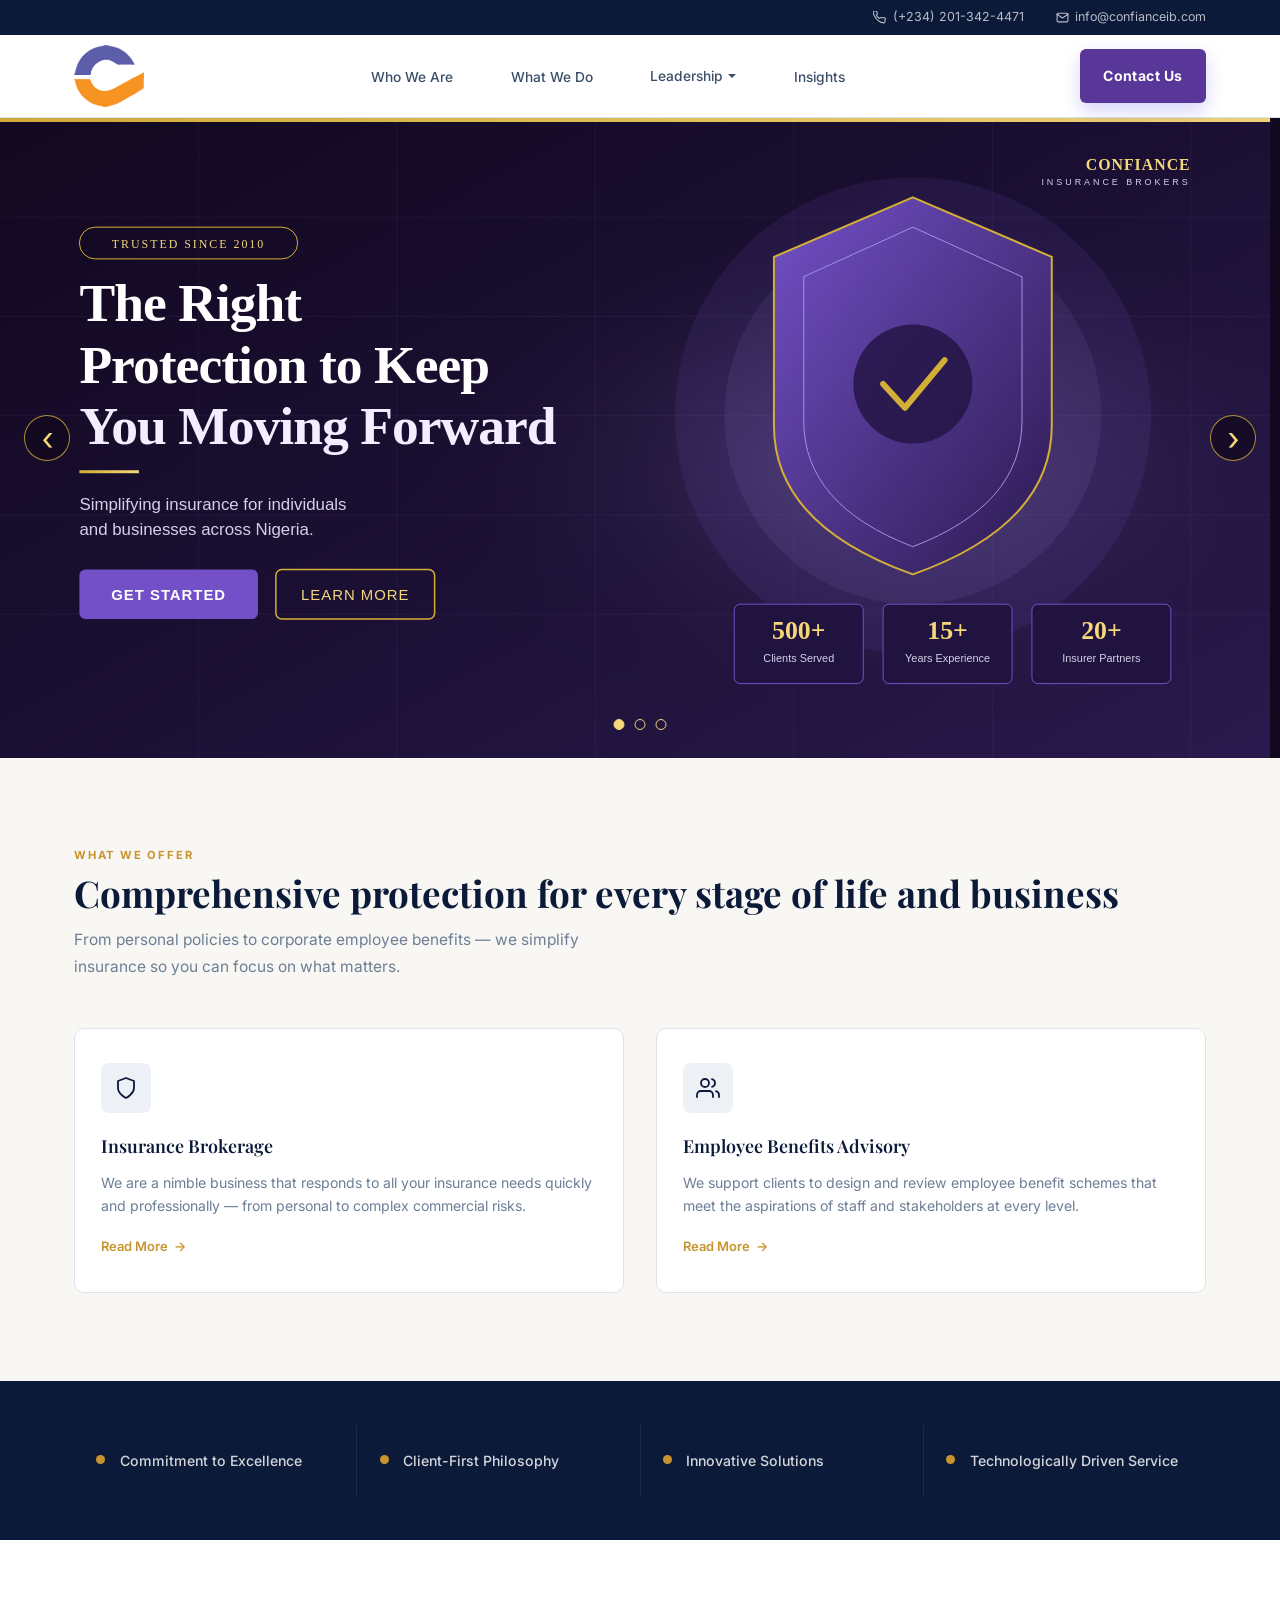
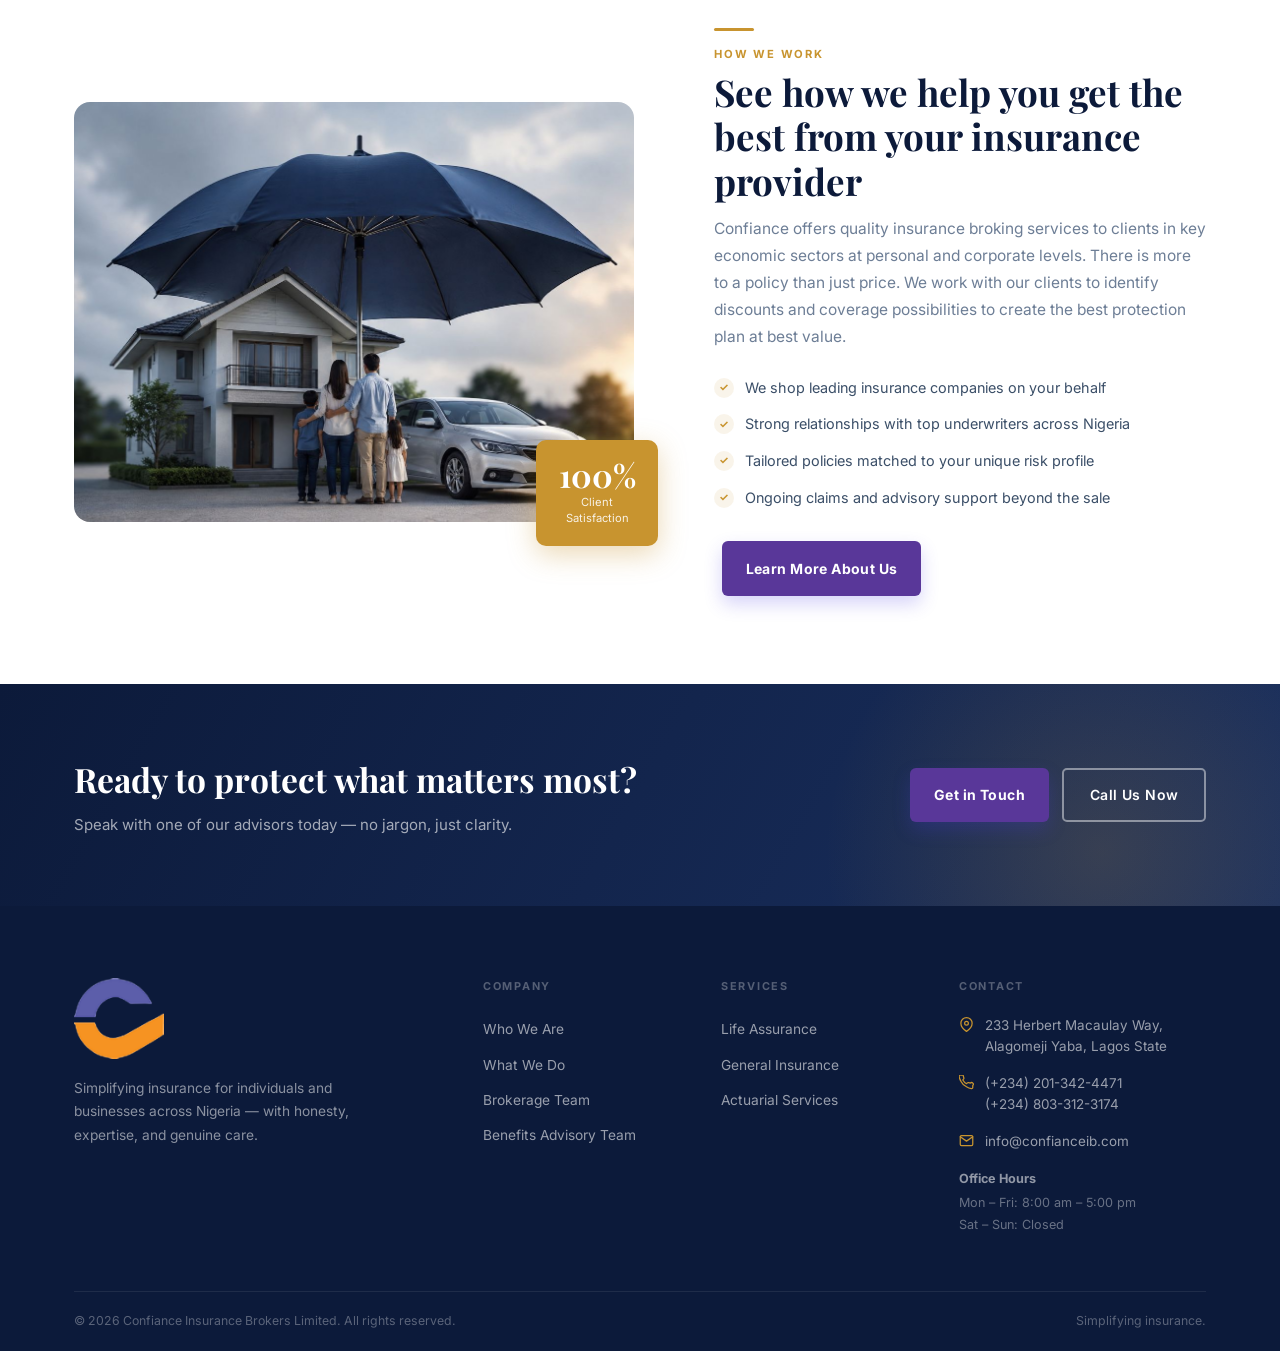
==== commit 0dcbdb69: "fix" ====
--- a/files/index.html
+++ b/files/index.html
@@ -213,46 +213,7 @@
   display: block !important;
 }
 
-.home-hero.hero-slider {
-  position: relative;
-  width: 100%;
-  height: 560px;
-  padding: 0 !important;
-  overflow: hidden;
-  background: #08162f;
-}
-
-.hero-slide {
-  position: absolute;
-  top: 0;
-  left: 100%;
-  width: 100%;
-  height: 560px;
-  background-size: cover;
-  background-position: center;
-  background-repeat: no-repeat;
-  transition: left .75s ease;
-}
-
-.hero-slide.active {
-  left: 0;
-}
-
-.hero-slide.prev {
-  left: -100%;
-}
-
-.hero-arrow,
-.hero-dots {
-  z-index: 5;
-}
-
-@media (max-width: 768px) {
-  .home-hero.hero-slider,
-  .hero-slide {
-    height: 480px;
-  }
-}
+
 @media (max-width: 900px) {
   .topbar {
     display: none;
@@ -276,15 +237,15 @@
   }
 }
 
-.hero-card{background:rgba(255,255,255,.07);border:1px solid rgba(255,255,255,.13);border-radius:12px;padding:2.25rem 1.85rem;backdrop-filter:blur(10px);width:100%;max-width:375px;margin-left:auto}
+/* .hero-card{background:rgba(255,255,255,.07);border:1px solid rgba(255,255,255,.13);border-radius:12px;padding:2.25rem 1.85rem;backdrop-filter:blur(10px);width:100%;max-width:375px;margin-left:auto}
 .hero-card-badge{display:inline-flex;align-items:center;gap:.4rem;background:rgba(200,148,47,.18);border:1px solid rgba(200,148,47,.32);color:var(--gold2);font-size:.7rem;font-weight:700;letter-spacing:.09em;text-transform:uppercase;padding:.28rem .75rem;border-radius:100px;margin-bottom:1.4rem}
-.hero-card h3{font-family:var(--fd);font-size:1.2rem;color:#fff;margin-bottom:1.5rem;line-height:1.3}
+.hero-card h3{font-family:var(--fd);font-size:1.2rem;color:#fff;margin-bottom:1.5rem;line-height:1.3} */
 .stats-grid{display:grid;grid-template-columns:1fr 1fr;gap:.85rem;margin-bottom:1.4rem}
 .stat-box{background:rgba(255,255,255,.06);border:1px solid rgba(255,255,255,.09);border-radius:var(--rs);padding:.95rem 1rem}
 .stat-box strong{display:block;font-family:var(--fd);font-size:1.7rem;font-weight:700;color:var(--gold2);line-height:1}
 .stat-box small{font-size:.69rem;color:rgba(255,255,255,.5);letter-spacing:.04em;display:block;margin-top:.2rem}
-.hero-divider{height:1px;background:rgba(255,255,255,.1);margin:.3rem 0 1.1rem}
-.hero-note{font-size:.79rem;color:rgba(255,255,255,.48);line-height:1.55}
+/* .hero-divider{height:1px;background:rgba(255,255,255,.1);margin:.3rem 0 1.1rem}
+.hero-note{font-size:.79rem;color:rgba(255,255,255,.48);line-height:1.55} */
 .svc-section{padding:5.5rem 0;background:var(--cream)}
 .svc-grid {
   display: grid;
--- a/files/style.css
+++ b/files/style.css
@@ -782,10 +782,10 @@
 .home-hero.hero-slider {
   position: relative;
   width: 100%;
-  height: 630px;
+  height: 640px;
   padding: 0 !important;
   overflow: hidden;
-  background: #08162f;
+  background: #12081F;
 }
 
 .hero-slide {
@@ -793,11 +793,9 @@
   top: 0;
   left: 100%;
   width: 100%;
-  height: 560px;
-  background-size: cover;
-  background-position: center;
-  background-repeat: no-repeat;
+  height: 100%;
   transition: left .75s ease;
+  overflow: hidden;
 }
 
 .hero-slide.active {
@@ -808,17 +806,61 @@
   left: -100%;
 }
 
-.hero-arrow,
+/* .hero-slide svg {
+  width: 100%;
+  height: 100%;
+  display: block;
+} */
+
+/* arrows */
+.hero-arrow {
+  position: absolute;
+  top: 50%;
+  transform: translateY(-50%);
+  z-index: 50;
+  width: 46px;
+  height: 46px;
+  border-radius: 50%;
+  border: 1px solid rgba(212, 175, 55, 0.8);
+  background: rgba(18, 8, 31, 0.75);
+  color: #F4D87A;
+  font-size: 34px;
+  line-height: 1;
+  cursor: pointer;
+}
+
+.hero-prev {
+  left: 24px;
+}
+
+.hero-next {
+  right: 24px;
+}
+
+/* dots */
 .hero-dots {
-  z-index: 5;
-}
-
-@media (max-width: 768px) {
-  .home-hero.hero-slider,
-  .hero-slide {
-    height: 480px;
-  }
-}
+  position: absolute;
+  left: 50%;
+  bottom: 28px;
+  transform: translateX(-50%);
+  z-index: 50;
+  display: flex;
+  gap: 10px;
+}
+
+.hero-dot {
+  width: 11px;
+  height: 11px;
+  border-radius: 50%;
+  border: 1px solid #F4D87A;
+  background: transparent;
+  cursor: pointer;
+}
+
+.hero-dot.active {
+  background: #F4D87A;
+}
+
 @media (max-width: 900px) {
   .topbar {
     display: none;
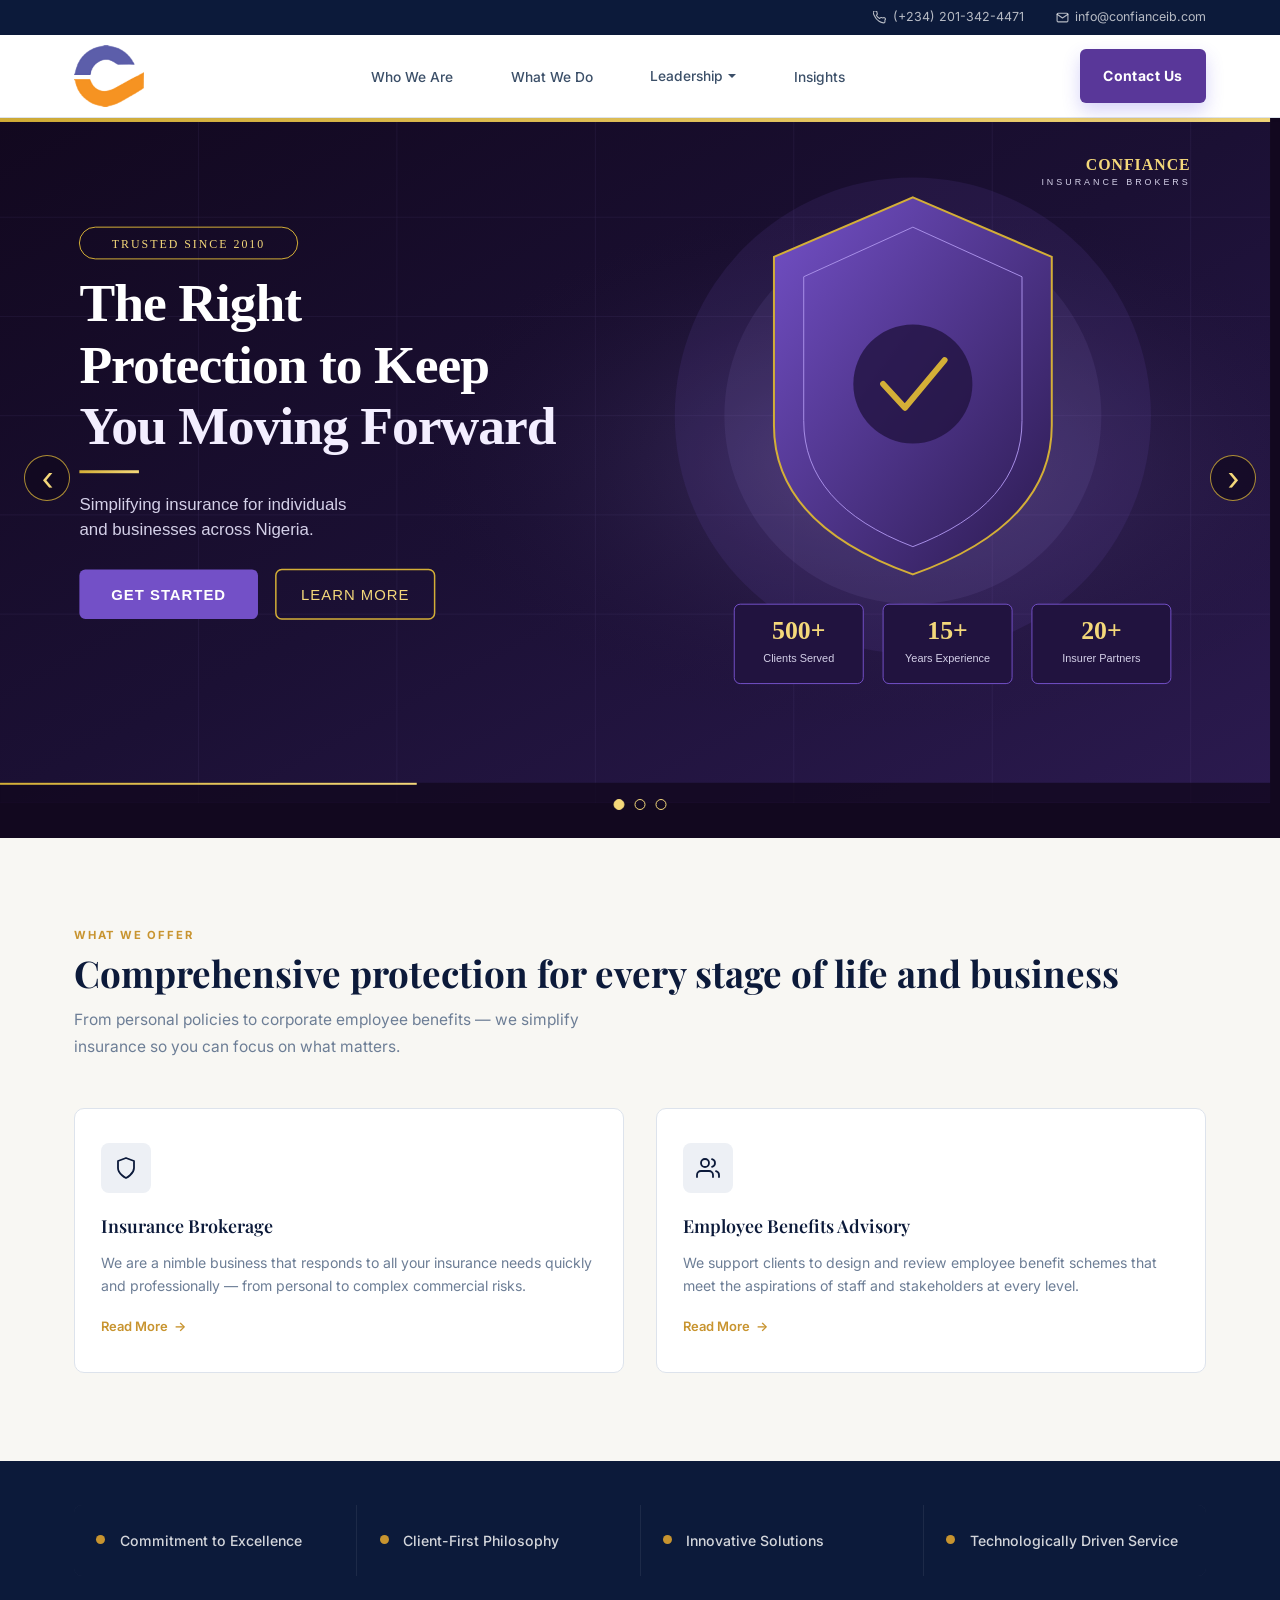
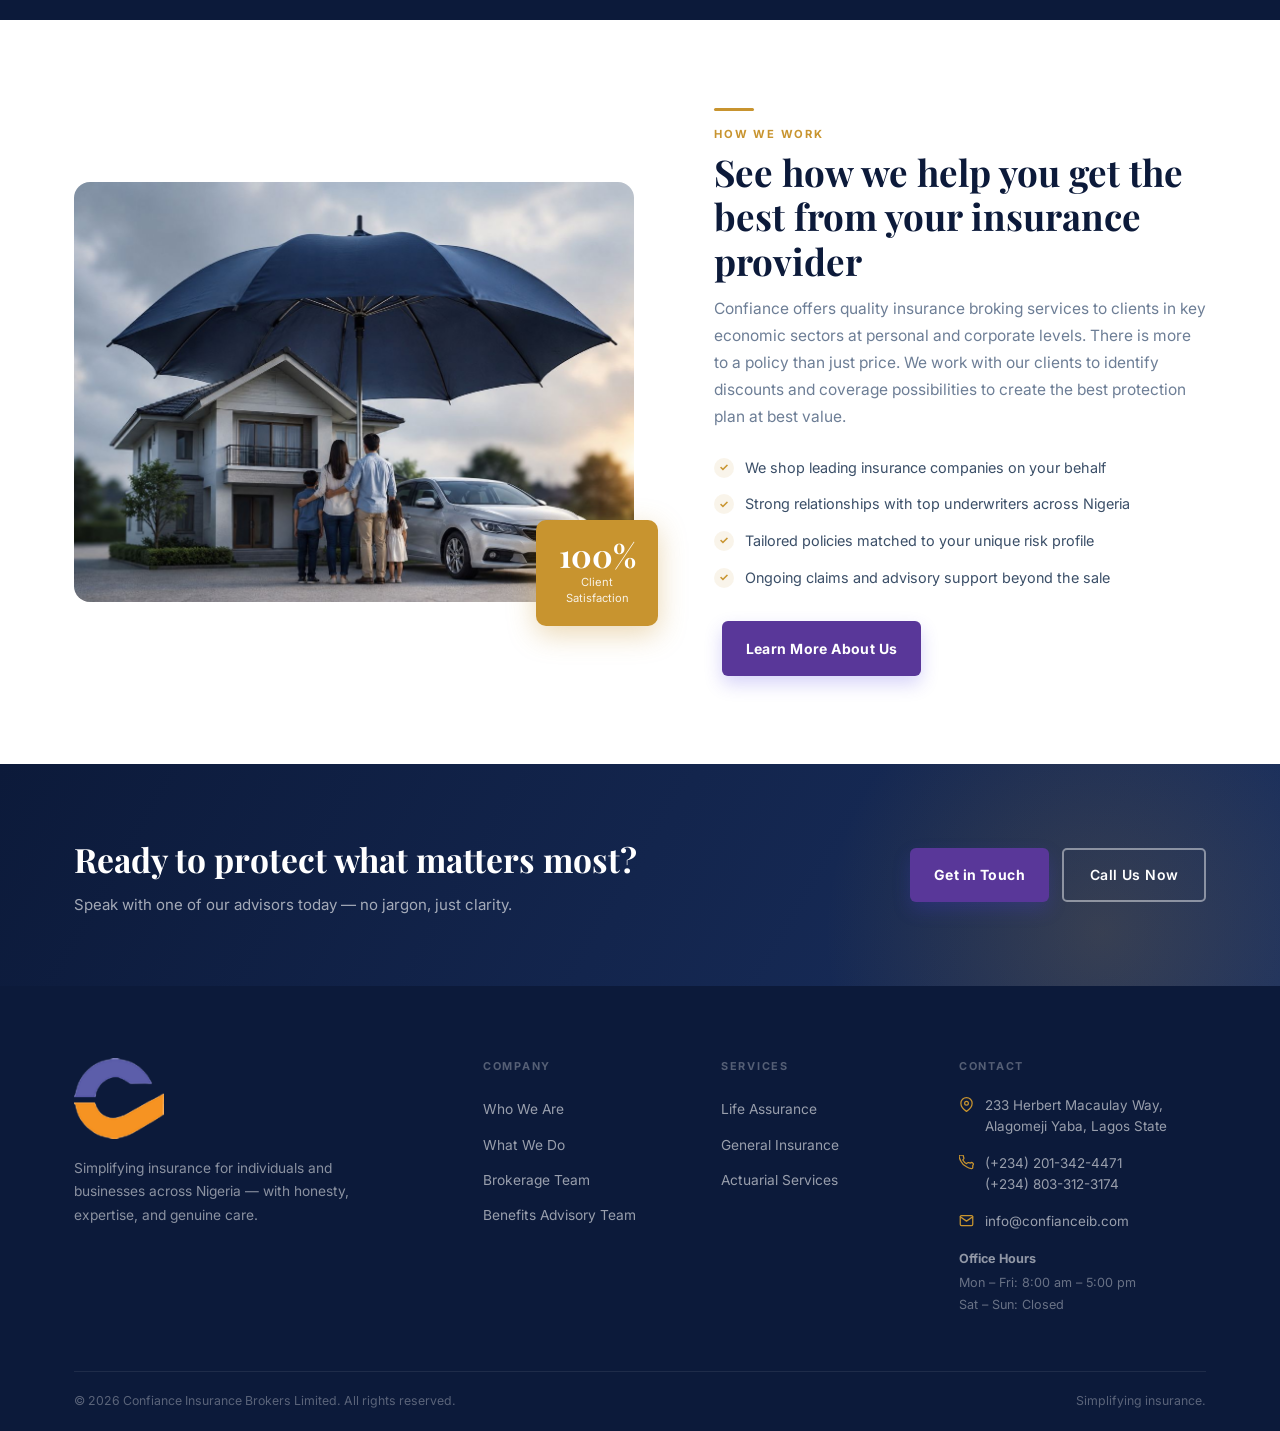
==== commit 71a9ede3: "fix;Adjust some styling" ====
--- a/files/index.html
+++ b/files/index.html
@@ -304,8 +304,8 @@
         <li class="has-drop">
           <button aria-haspopup="true" aria-expanded="false">Leadership</button>
           <ul class="drop-menu" role="menu">
-            <li><a href="insurance-brokerage.html" id="nav-brok" role="menuitem">Insurance Brokerage</a></li>
-<li><a href="employee-benefits-advisory.html" id="nav-adv" role="menuitem">Employee Benefits Advisory</a></li>
+            <li><a href="brokerage.html" id="nav-brok" role="menuitem">Insurance Brokerage</a></li>
+<li><a href="advisory.html" id="nav-adv" role="menuitem">Employee Benefits Advisory</a></li>
           </ul>
         </li>
         <li><a href="insights.html" id="nav-ins">Insights</a></li>
@@ -447,40 +447,35 @@
   <div class="hero-slide" >
    <svg width="100%" viewBox="0 0 1290 700" role="img" xmlns="http://www.w3.org/2000/svg">
   <title>Confiance Insurance Brokers Hero Slide 2</title>
-  <desc>Employee Benefits Advisory hero banner with premium purple, gold and soft accent colors.</desc>
+  <desc>Employee Benefits Advisory hero banner with premium teal green colors.</desc>
 
   <defs>
-    <linearGradient id="purpleBg2" x1="0%" y1="0%" x2="100%" y2="100%">
-      <stop offset="0%" stop-color="#12081F"/>
-      <stop offset="45%" stop-color="#25124A"/>
-      <stop offset="100%" stop-color="#4B2A86"/>
+    <linearGradient id="greenBg2" x1="0%" y1="0%" x2="100%" y2="100%">
+      <stop offset="0%" stop-color="#042C2C"/>
+      <stop offset="50%" stop-color="#06413D"/>
+      <stop offset="100%" stop-color="#0A4F46"/>
     </linearGradient>
 
-    <linearGradient id="primaryPurple2" x1="0%" y1="0%" x2="100%" y2="0%">
-      <stop offset="0%" stop-color="#593799"/>
-      <stop offset="100%" stop-color="#8B6BE8"/>
+    <linearGradient id="greenAccent2" x1="0%" y1="0%" x2="100%" y2="0%">
+      <stop offset="0%" stop-color="#1D9E75"/>
+      <stop offset="100%" stop-color="#5DCAA5"/>
     </linearGradient>
 
-    <linearGradient id="goldAccent2" x1="0%" y1="0%" x2="100%" y2="0%">
-      <stop offset="0%" stop-color="#D4AF37"/>
-      <stop offset="100%" stop-color="#F4D87A"/>
+    <linearGradient id="cardBg2" x1="0%" y1="0%" x2="0%" y2="100%">
+      <stop offset="0%" stop-color="#0A4A4A"/>
+      <stop offset="100%" stop-color="#063535"/>
     </linearGradient>
 
-    <linearGradient id="cardBg2" x1="0%" y1="0%" x2="0%" y2="100%">
-      <stop offset="0%" stop-color="#2F1B63"/>
-      <stop offset="100%" stop-color="#160B2F"/>
-    </linearGradient>
-
-    <radialGradient id="purpleGlow2" cx="75%" cy="45%" r="45%">
-      <stop offset="0%" stop-color="#A88FE7" stop-opacity="0.28"/>
-      <stop offset="100%" stop-color="#12081F" stop-opacity="0"/>
+    <radialGradient id="greenGlow2" cx="75%" cy="45%" r="45%">
+      <stop offset="0%" stop-color="#1D9E75" stop-opacity="0.22"/>
+      <stop offset="100%" stop-color="#042C2C" stop-opacity="0"/>
     </radialGradient>
   </defs>
 
-  <rect width="1280" height="600" fill="url(#purpleBg2)"/>
-  <rect width="1280" height="600" fill="url(#purpleGlow2)"/>
-
-  <g stroke="#A88FE7" stroke-width="0.5" opacity="0.16">
+  <rect width="1280" height="600" fill="url(#greenBg2)"/>
+  <rect width="1280" height="600" fill="url(#greenGlow2)"/>
+
+  <g stroke="#0F5050" stroke-width="0.5" opacity="0.35">
     <line x1="0" y1="0" x2="600" y2="600"/>
     <line x1="200" y1="0" x2="800" y2="600"/>
     <line x1="400" y1="0" x2="1000" y2="600"/>
@@ -489,82 +484,122 @@
     <line x1="1000" y1="0" x2="1600" y2="600"/>
   </g>
 
-  <rect x="0" y="0" width="1280" height="4" fill="url(#goldAccent2)"/>
-  <rect x="0" y="0" width="5" height="600" fill="url(#goldAccent2)"/>
-
-  <rect x="80" y="108" width="250" height="30" rx="3" fill="#D4AF37" opacity="0.16"/>
-  <rect x="80" y="108" width="3" height="30" fill="#D4AF37"/>
-  <text x="95" y="128" font-family="Arial, sans-serif" font-size="12" fill="#F4D87A" letter-spacing="2">EMPLOYEE BENEFITS ADVISORY</text>
+  <rect x="0" y="0" width="1280" height="4" fill="url(#greenAccent2)"/>
+  <rect x="0" y="0" width="5" height="600" fill="url(#greenAccent2)"/>
+
+  <rect x="80" y="108" width="250" height="30" rx="3" fill="#1D9E75" opacity="0.18"/>
+  <rect x="80" y="108" width="3" height="30" fill="#5DCAA5"/>
+  <text x="95" y="128" font-family="Arial, sans-serif" font-size="12" fill="#5DCAA5" letter-spacing="2">EMPLOYEE BENEFITS ADVISORY</text>
 
   <text x="80" y="205" font-family="Georgia, serif" font-size="50" font-weight="700" fill="#FFFFFF">Design Benefits</text>
   <text x="80" y="263" font-family="Georgia, serif" font-size="50" font-weight="700" fill="#FFFFFF">Your Team</text>
-  <text x="80" y="321" font-family="Georgia, serif" font-size="50" font-weight="700" fill="#F4D87A">Will Value</text>
-
-  <rect x="80" y="345" width="50" height="3" fill="url(#goldAccent2)"/>
-
-  <text x="80" y="382" font-family="Arial, sans-serif" font-size="16" fill="#DCD6F7">We help you design and review employee benefit</text>
-  <text x="80" y="405" font-family="Arial, sans-serif" font-size="16" fill="#DCD6F7">schemes that meet stakeholder aspirations.</text>
+  <text x="80" y="321" font-family="Georgia, serif" font-size="50" font-weight="700" fill="#5DCAA5">Will Value</text>
+
+  <rect x="80" y="345" width="50" height="3" fill="url(#greenAccent2)"/>
+
+  <text x="80" y="382" font-family="Arial, sans-serif" font-size="16" fill="#9ECFC4">We help you design and review employee benefit</text>
+  <text x="80" y="405" font-family="Arial, sans-serif" font-size="16" fill="#9ECFC4">schemes that meet stakeholder aspirations.</text>
 
   <a href="contact.html" target="_self">
-    <rect x="80" y="445" width="190" height="50" rx="6" fill="url(#primaryPurple2)"/>
-    <text x="175" y="476" text-anchor="middle" font-family="Arial, sans-serif" font-size="14" font-weight="700" fill="#FFFFFF" letter-spacing="1">TALK TO AN ADVISOR</text>
+    <rect x="80" y="445" width="190" height="50" rx="6" fill="#5DCAA5"/>
+    <text x="175" y="476" text-anchor="middle" font-family="Arial, sans-serif" font-size="14" font-weight="700" fill="#042C2C" letter-spacing="1">TALK TO AN ADVISOR</text>
   </a>
 
   <a href="what-we-do.html" target="_self">
-    <rect x="288" y="445" width="150" height="50" rx="6" fill="none" stroke="#D4AF37" stroke-width="1.5"/>
-    <text x="363" y="476" text-anchor="middle" font-family="Arial, sans-serif" font-size="14" fill="#F4D87A" letter-spacing="1">OUR SERVICES</text>
+    <rect x="288" y="445" width="150" height="50" rx="6" fill="none" stroke="#5DCAA5" stroke-width="1.5"/>
+    <text x="363" y="476" text-anchor="middle" font-family="Arial, sans-serif" font-size="14" fill="#5DCAA5" letter-spacing="1">OUR SERVICES</text>
   </a>
 
-  <rect x="700" y="70" width="520" height="460" rx="8" fill="url(#cardBg2)" stroke="#D4AF37" stroke-width="1"/>
-  <rect x="700" y="70" width="520" height="60" rx="8" fill="#3A2172"/>
-  <rect x="700" y="110" width="520" height="20" fill="#3A2172"/>
+  <rect x="700" y="70" width="520" height="460" rx="8" fill="url(#cardBg2)" stroke="#1D9E75" stroke-width="1"/>
+  <rect x="700" y="70" width="520" height="60" rx="8" fill="#0F4A42"/>
+  <rect x="700" y="110" width="520" height="20" fill="#0F4A42"/>
   <text x="960" y="107" text-anchor="middle" font-family="Arial, sans-serif" font-size="14" font-weight="700" fill="#FFFFFF" letter-spacing="2">BENEFIT PLAN OVERVIEW</text>
-
-  <rect x="724" y="152" width="220" height="90" rx="6" fill="#21113F" stroke="#8B6BE8" stroke-width="1"/>
-  <circle cx="754" cy="177" r="16" fill="#8B6BE8" opacity="0.24"/>
+  <rect x="724" y="152" width="220" height="90" rx="6" fill="#0A3D3A" stroke="#1D9E75" stroke-width="1"/>
+  <circle cx="754" cy="177" r="16" fill="#1D9E75" opacity="0.22"/>
+  <path d="M746 175 Q750 170 754 175 Q758 170 762 175 Q762 182 754 188 Q746 182 746 175" fill="#5DCAA5"/>
   <text x="780" y="178" font-family="Arial, sans-serif" font-size="13" font-weight="700" fill="#FFFFFF">Health Insurance</text>
-  <text x="780" y="196" font-family="Arial, sans-serif" font-size="11" fill="#DCD6F7">Medical &amp; hospitalization</text>
-  <text x="744" y="230" font-family="Arial, sans-serif" font-size="12" fill="#F4D87A">✓ Comprehensive cover</text>
-
-  <rect x="964" y="152" width="220" height="90" rx="6" fill="#21113F" stroke="#E7D7A5" stroke-width="1"/>
-  <circle cx="994" cy="177" r="16" fill="#E7D7A5" opacity="0.18"/>
+  <text x="780" y="196" font-family="Arial, sans-serif" font-size="11" fill="#9ECFC4">Medical &amp; hospitalization</text>
+  <text x="744" y="230" font-family="Arial, sans-serif" font-size="12" fill="#5DCAA5">✓ Comprehensive cover</text>
+
+  <rect x="964" y="152" width="220" height="90" rx="6" fill="#0A3D3A" stroke="#5DCAA5" stroke-width="1"/>
+  <circle cx="994" cy="177" r="16" fill="#5DCAA5" opacity="0.18"/>
+  <path d="M986 183 L994 170 L1002 183" fill="none" stroke="#5DCAA5" stroke-width="2" stroke-linecap="round"/>
+  <line x1="994" y1="183" x2="994" y2="188" stroke="#5DCAA5" stroke-width="2" stroke-linecap="round"/>
   <text x="1020" y="178" font-family="Arial, sans-serif" font-size="13" font-weight="700" fill="#FFFFFF">Life Coverage</text>
-  <text x="1020" y="196" font-family="Arial, sans-serif" font-size="11" fill="#DCD6F7">Group life assurance</text>
-  <text x="984" y="230" font-family="Arial, sans-serif" font-size="12" fill="#F4D87A">✓ Flexible sum assured</text>
-
-  <rect x="724" y="262" width="220" height="90" rx="6" fill="#21113F" stroke="#8B6BE8" stroke-width="1"/>
-  <circle cx="754" cy="287" r="16" fill="#D4AF37" opacity="0.22"/>
-  <text x="754" y="292" text-anchor="middle" font-family="Arial, sans-serif" font-size="16" fill="#F4D87A">₦</text>
+  <text x="1020" y="196" font-family="Arial, sans-serif" font-size="11" fill="#9ECFC4">Group life assurance</text>
+  <text x="984" y="230" font-family="Arial, sans-serif" font-size="12" fill="#5DCAA5">✓ Flexible sum assured</text>
+
+  <rect x="724" y="262" width="220" height="90" rx="6" fill="#0A3D3A" stroke="#1D9E75" stroke-width="1"/>
+  <circle cx="754" cy="287" r="16" fill="#C9A84C" opacity="0.22"/>
+  <text x="754" y="292" text-anchor="middle" font-family="Arial, sans-serif" font-size="16" fill="#C9A84C">₦</text>
   <text x="780" y="288" font-family="Arial, sans-serif" font-size="13" font-weight="700" fill="#FFFFFF">Pension Advisory</text>
-  <text x="780" y="306" font-family="Arial, sans-serif" font-size="11" fill="#DCD6F7">Retirement planning</text>
-  <text x="744" y="340" font-family="Arial, sans-serif" font-size="12" fill="#F4D87A">✓ RSA compliant</text>
-
-  <rect x="964" y="262" width="220" height="90" rx="6" fill="#21113F" stroke="#7EE7D8" stroke-width="1"/>
-  <circle cx="994" cy="287" r="16" fill="#7EE7D8" opacity="0.18"/>
-  <text x="994" y="292" text-anchor="middle" font-family="Arial, sans-serif" font-size="16" fill="#7EE7D8">+</text>
+  <text x="780" y="306" font-family="Arial, sans-serif" font-size="11" fill="#9ECFC4">Retirement planning</text>
+  <text x="744" y="340" font-family="Arial, sans-serif" font-size="12" fill="#5DCAA5">✓ RSA compliant</text>
+
+  <rect x="964" y="262" width="220" height="90" rx="6" fill="#0A3D3A" stroke="#1D9E75" stroke-width="1"/>
+  <circle cx="994" cy="287" r="16" fill="#1D9E75" opacity="0.22"/>
+  <text x="994" y="292" text-anchor="middle" font-family="Arial, sans-serif" font-size="16" fill="#5DCAA5">+</text>
   <text x="1020" y="288" font-family="Arial, sans-serif" font-size="13" font-weight="700" fill="#FFFFFF">Wellness Benefits</text>
-  <text x="1020" y="306" font-family="Arial, sans-serif" font-size="11" fill="#DCD6F7">Staff wellbeing programs</text>
-  <text x="984" y="340" font-family="Arial, sans-serif" font-size="12" fill="#F4D87A">✓ Holistic approach</text>
-
-  <rect x="724" y="372" width="220" height="90" rx="6" fill="#21113F" stroke="#E7D7A5" stroke-width="1"/>
-  <circle cx="754" cy="397" r="16" fill="#E7D7A5" opacity="0.18"/>
-  <text x="754" y="402" text-anchor="middle" font-family="Arial, sans-serif" font-size="14" fill="#F4D87A">≡</text>
+  <text x="1020" y="306" font-family="Arial, sans-serif" font-size="11" fill="#9ECFC4">Staff wellbeing programs</text>
+  <text x="984" y="340" font-family="Arial, sans-serif" font-size="12" fill="#5DCAA5">✓ Holistic approach</text>
+
+  <rect x="724" y="372" width="220" height="90" rx="6" fill="#0A3D3A" stroke="#1D9E75" stroke-width="1"/>
+  <circle cx="754" cy="397" r="16" fill="#1D9E75" opacity="0.22"/>
+  <text x="754" y="402" text-anchor="middle" font-family="Arial, sans-serif" font-size="14" fill="#5DCAA5">≡</text>
   <text x="780" y="398" font-family="Arial, sans-serif" font-size="13" font-weight="700" fill="#FFFFFF">Scheme Review</text>
-  <text x="780" y="416" font-family="Arial, sans-serif" font-size="11" fill="#DCD6F7">Annual benefit audit</text>
-  <text x="744" y="450" font-family="Arial, sans-serif" font-size="12" fill="#F4D87A">✓ Benchmarked plans</text>
-
-  <rect x="964" y="372" width="220" height="90" rx="6" fill="#21113F" stroke="#8B6BE8" stroke-width="1"/>
-  <circle cx="994" cy="397" r="16" fill="#8B6BE8" opacity="0.24"/>
-  <text x="994" y="402" text-anchor="middle" font-family="Arial, sans-serif" font-size="14" fill="#F4D87A">★</text>
+  <text x="780" y="416" font-family="Arial, sans-serif" font-size="11" fill="#9ECFC4">Annual benefit audit</text>
+  <text x="744" y="450" font-family="Arial, sans-serif" font-size="12" fill="#5DCAA5">✓ Benchmarked plans</text>
+  <rect x="964" y="372" width="220" height="90" rx="6" fill="#0A3D3A" stroke="#1D9E75" stroke-width="1"/>
+  <circle cx="994" cy="397" r="16" fill="#1D9E75" opacity="0.22"/>
+  <text x="994" y="402" text-anchor="middle" font-family="Arial, sans-serif" font-size="14" fill="#5DCAA5">★</text>
   <text x="1020" y="398" font-family="Arial, sans-serif" font-size="13" font-weight="700" fill="#FFFFFF">Custom Plans</text>
-  <text x="1020" y="416" font-family="Arial, sans-serif" font-size="11" fill="#DCD6F7">Tailored to your needs</text>
-  <text x="984" y="450" font-family="Arial, sans-serif" font-size="12" fill="#F4D87A">✓ Any organization size</text>
-
-  <rect x="724" y="478" width="460" height="34" rx="4" fill="#D4AF37" opacity="0.14"/>
-  <text x="960" y="500" text-anchor="middle" font-family="Arial, sans-serif" font-size="13" fill="#F4D87A">Trusted by leading organizations across Nigeria</text>
-
-  <text x="1200" y="50" text-anchor="end" font-family="Georgia, serif" font-size="16" font-weight="700" fill="#F4D87A" letter-spacing="1">CONFIANCE</text>
-  <text x="1200" y="66" text-anchor="end" font-family="Arial, sans-serif" font-size="9" fill="#DCD6F7" letter-spacing="3">INSURANCE BROKERS</text>
+  <text x="1020" y="416" font-family="Arial, sans-serif" font-size="11" fill="#9ECFC4">Tailored to your needs</text>
+  <text x="984" y="450" font-family="Arial, sans-serif" font-size="12" fill="#5DCAA5">✓ Any organization size</text>
+
+  <!-- Bottom Bar -->
+  <rect
+      x="724"
+      y="478"
+      width="460"
+      height="34"
+      rx="4"
+      fill="#13574F"
+      opacity="0.95"/>
+
+  <text
+      x="954"
+      y="500"
+      text-anchor="middle"
+      font-family="Arial, sans-serif"
+      font-size="13"
+      fill="#CBE9DE">
+      Trusted by leading organizations across Nigeria
+  </text>
+
+  <!-- Brand -->
+  <text
+      x="1200"
+      y="48"
+      text-anchor="end"
+      font-family="Georgia, serif"
+      font-size="16"
+      font-weight="700"
+      fill="#D5EEDC"
+      letter-spacing="1">
+      CONFIANCE
+  </text>
+
+  <text
+      x="1200"
+      y="66"
+      text-anchor="end"
+      font-family="Arial, sans-serif"
+      font-size="9"
+      fill="#8FC5B4"
+      letter-spacing="3">
+      INSURANCE BROKERS
+  </text>
+
 </svg>
   </div>
   <div class="hero-slide" >
--- a/files/style.css
+++ b/files/style.css
@@ -782,7 +782,7 @@
 .home-hero.hero-slider {
   position: relative;
   width: 100%;
-  height: 640px;
+  height: 720px;
   padding: 0 !important;
   overflow: hidden;
   background: #12081F;
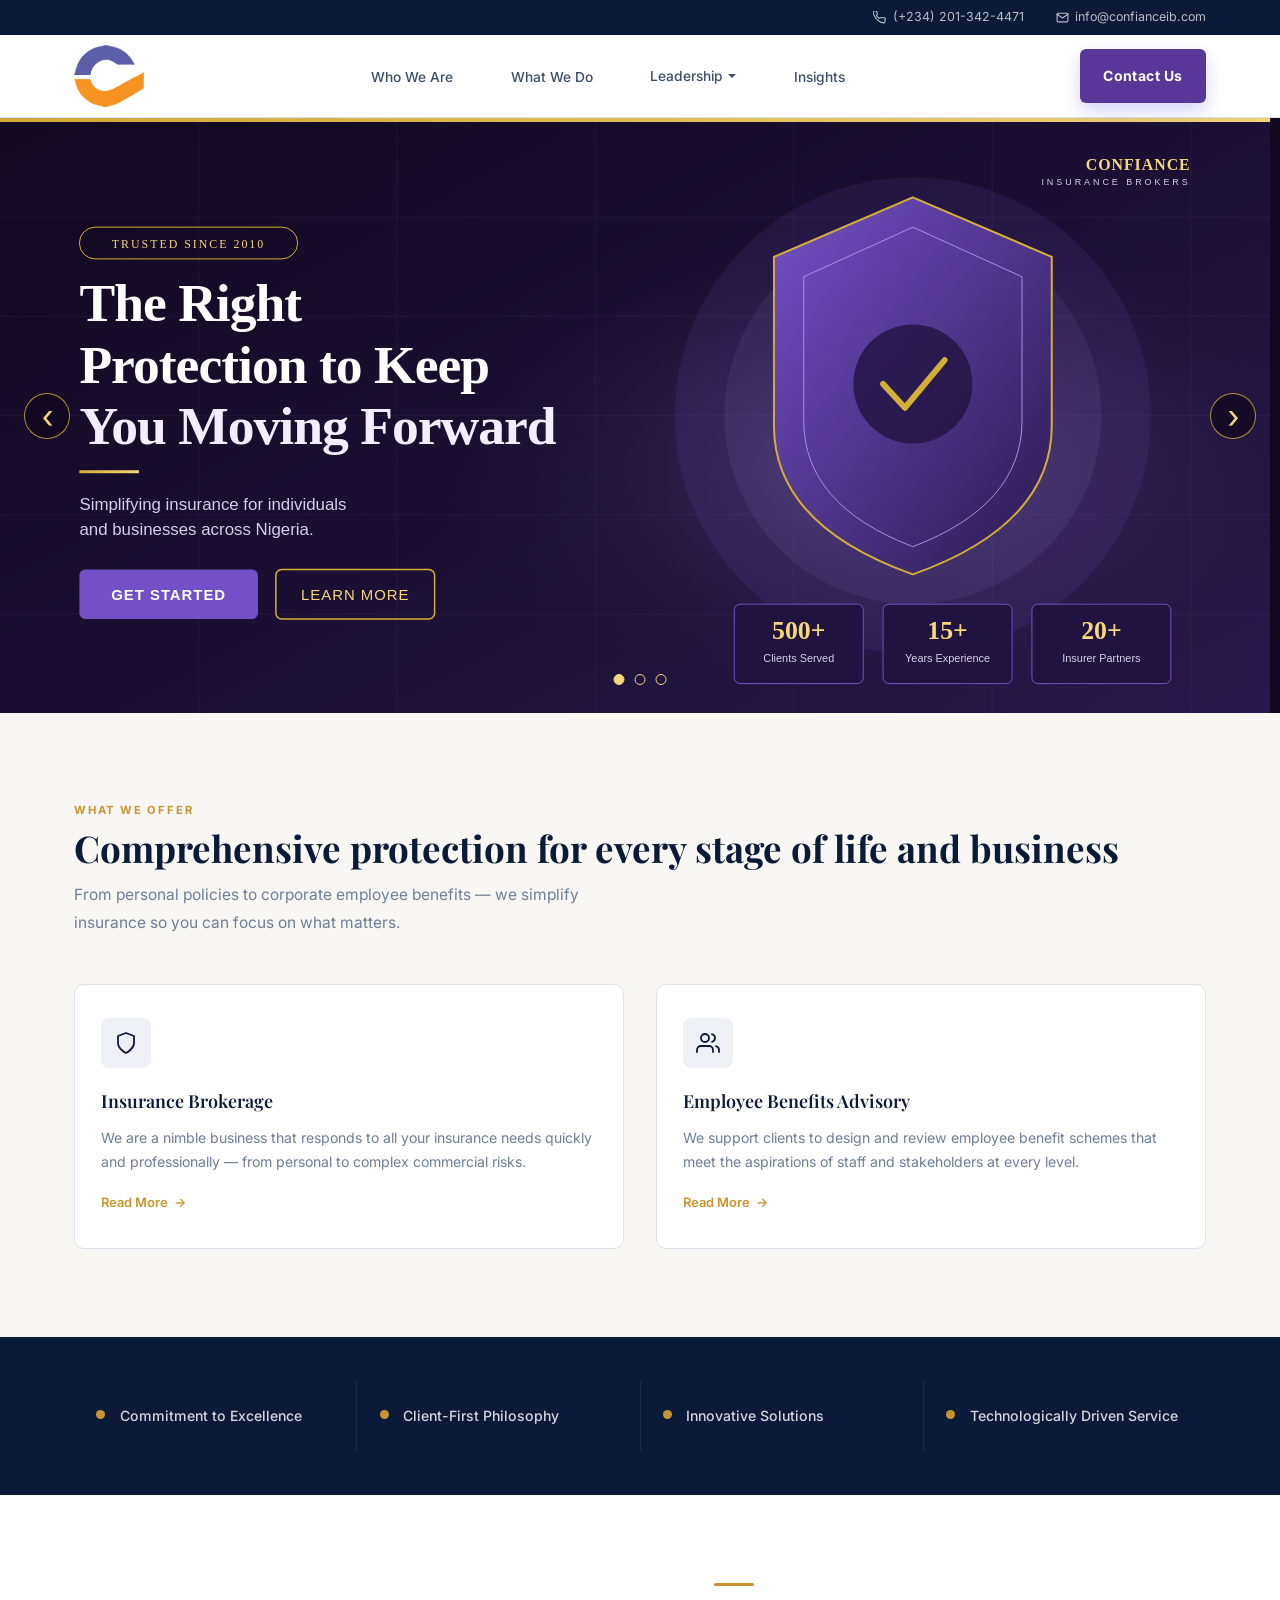
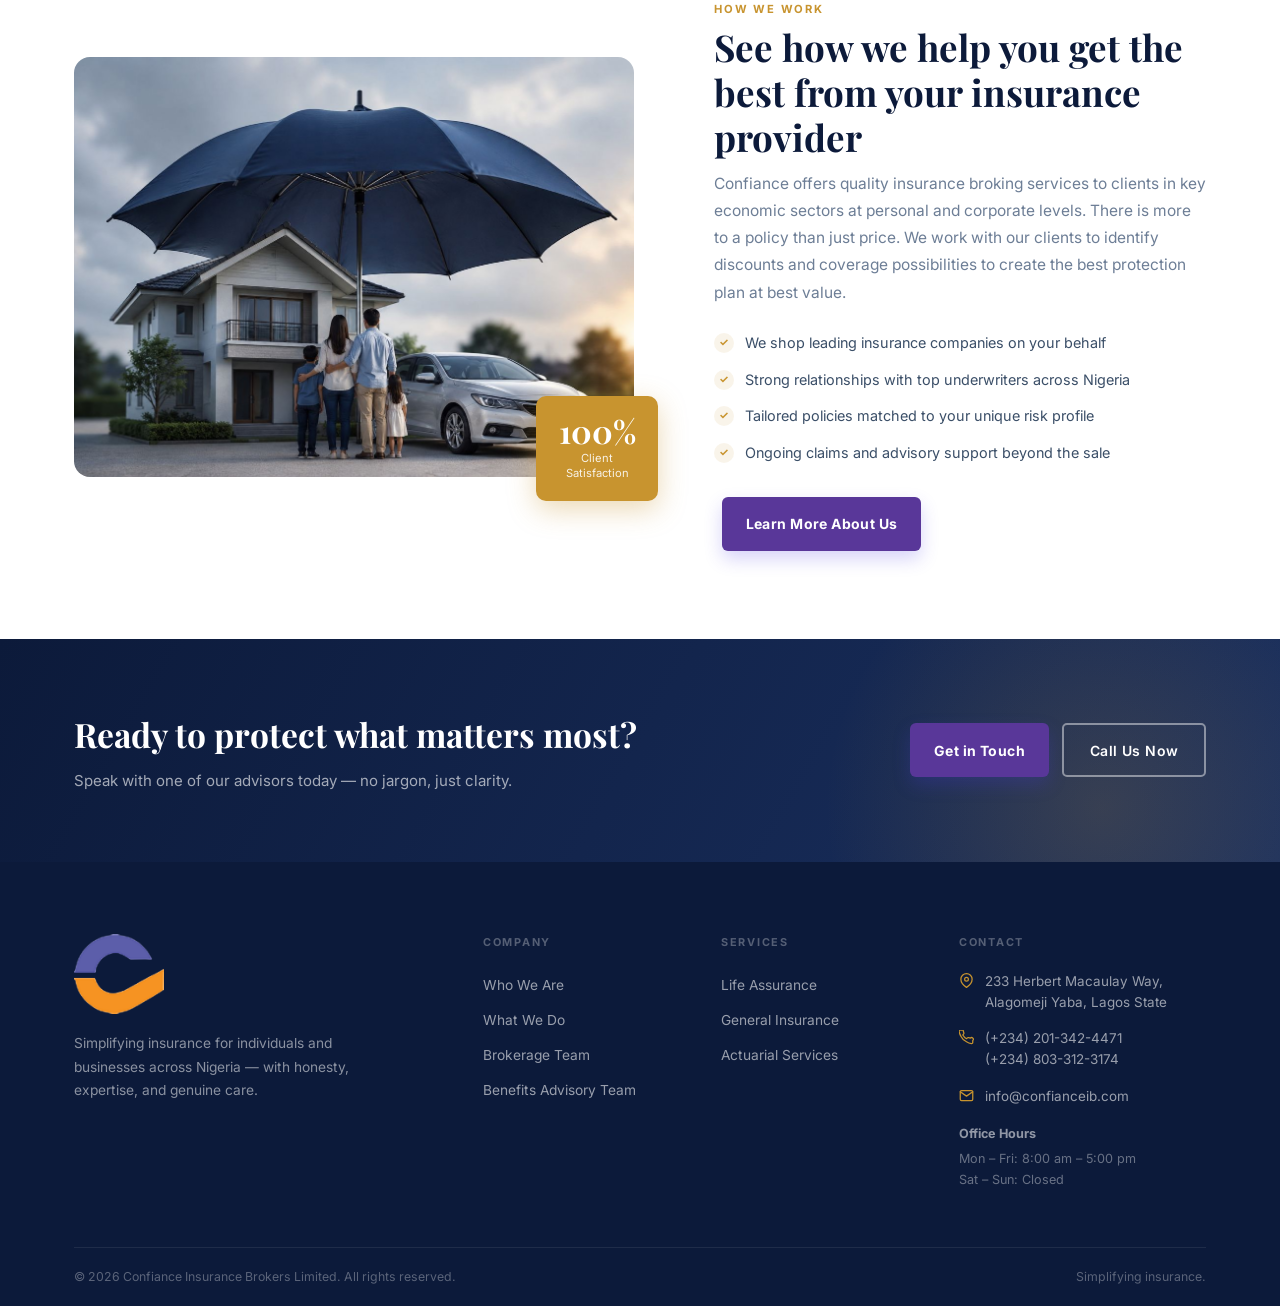
==== commit f34a4b70: "Fix" ====
--- a/files/index.html
+++ b/files/index.html
@@ -445,7 +445,7 @@
 </svg>
   </div>
   <div class="hero-slide" >
-   <svg width="100%" viewBox="0 0 1290 700" role="img" xmlns="http://www.w3.org/2000/svg">
+   <svg width="100%"  viewBox="0 0 1290 700" role="img"  xmlns="http://www.w3.org/2000/svg">
   <title>Confiance Insurance Brokers Hero Slide 2</title>
   <desc>Employee Benefits Advisory hero banner with premium teal green colors.</desc>
 
@@ -603,7 +603,7 @@
 </svg>
   </div>
   <div class="hero-slide" >
-   <svg width="100%" viewBox="0 0 1290 610" role="img" xmlns="http://www.w3.org/2000/svg">
+   <svg width="100%"  viewBox="0 0 1290 700" role="img"  xmlns="http://www.w3.org/2000/svg">
   <title>Confiance Insurance Brokers - Hero Slide 3: Insurance Brokerage</title>
   <desc>A professional hero banner for insurance brokerage services using Confiance premium brand colors.</desc>
 
--- a/files/style.css
+++ b/files/style.css
@@ -782,7 +782,7 @@
 .home-hero.hero-slider {
   position: relative;
   width: 100%;
-  height: 720px;
+  aspect-ratio: 1290 / 600;
   padding: 0 !important;
   overflow: hidden;
   background: #12081F;
@@ -790,28 +790,28 @@
 
 .hero-slide {
   position: absolute;
-  top: 0;
-  left: 100%;
+  inset: 0;
   width: 100%;
-  height: 100%;
-  transition: left .75s ease;
-  overflow: hidden;
+  opacity: 0;
+  pointer-events: none;
+  transition: opacity .75s ease;
 }
 
 .hero-slide.active {
-  left: 0;
-}
-
-.hero-slide.prev {
-  left: -100%;
-}
-
-/* .hero-slide svg {
+  opacity: 1;
+  pointer-events: auto;
+}
+
+.hero-slide svg {
   width: 100%;
-  height: 100%;
+  height: auto;
   display: block;
-} */
-
+}
+
+.hero-arrow,
+.hero-dots {
+  z-index: 50;
+}
 /* arrows */
 .hero-arrow {
   position: absolute;
@@ -930,3 +930,5 @@
     }
 }
 
+
+
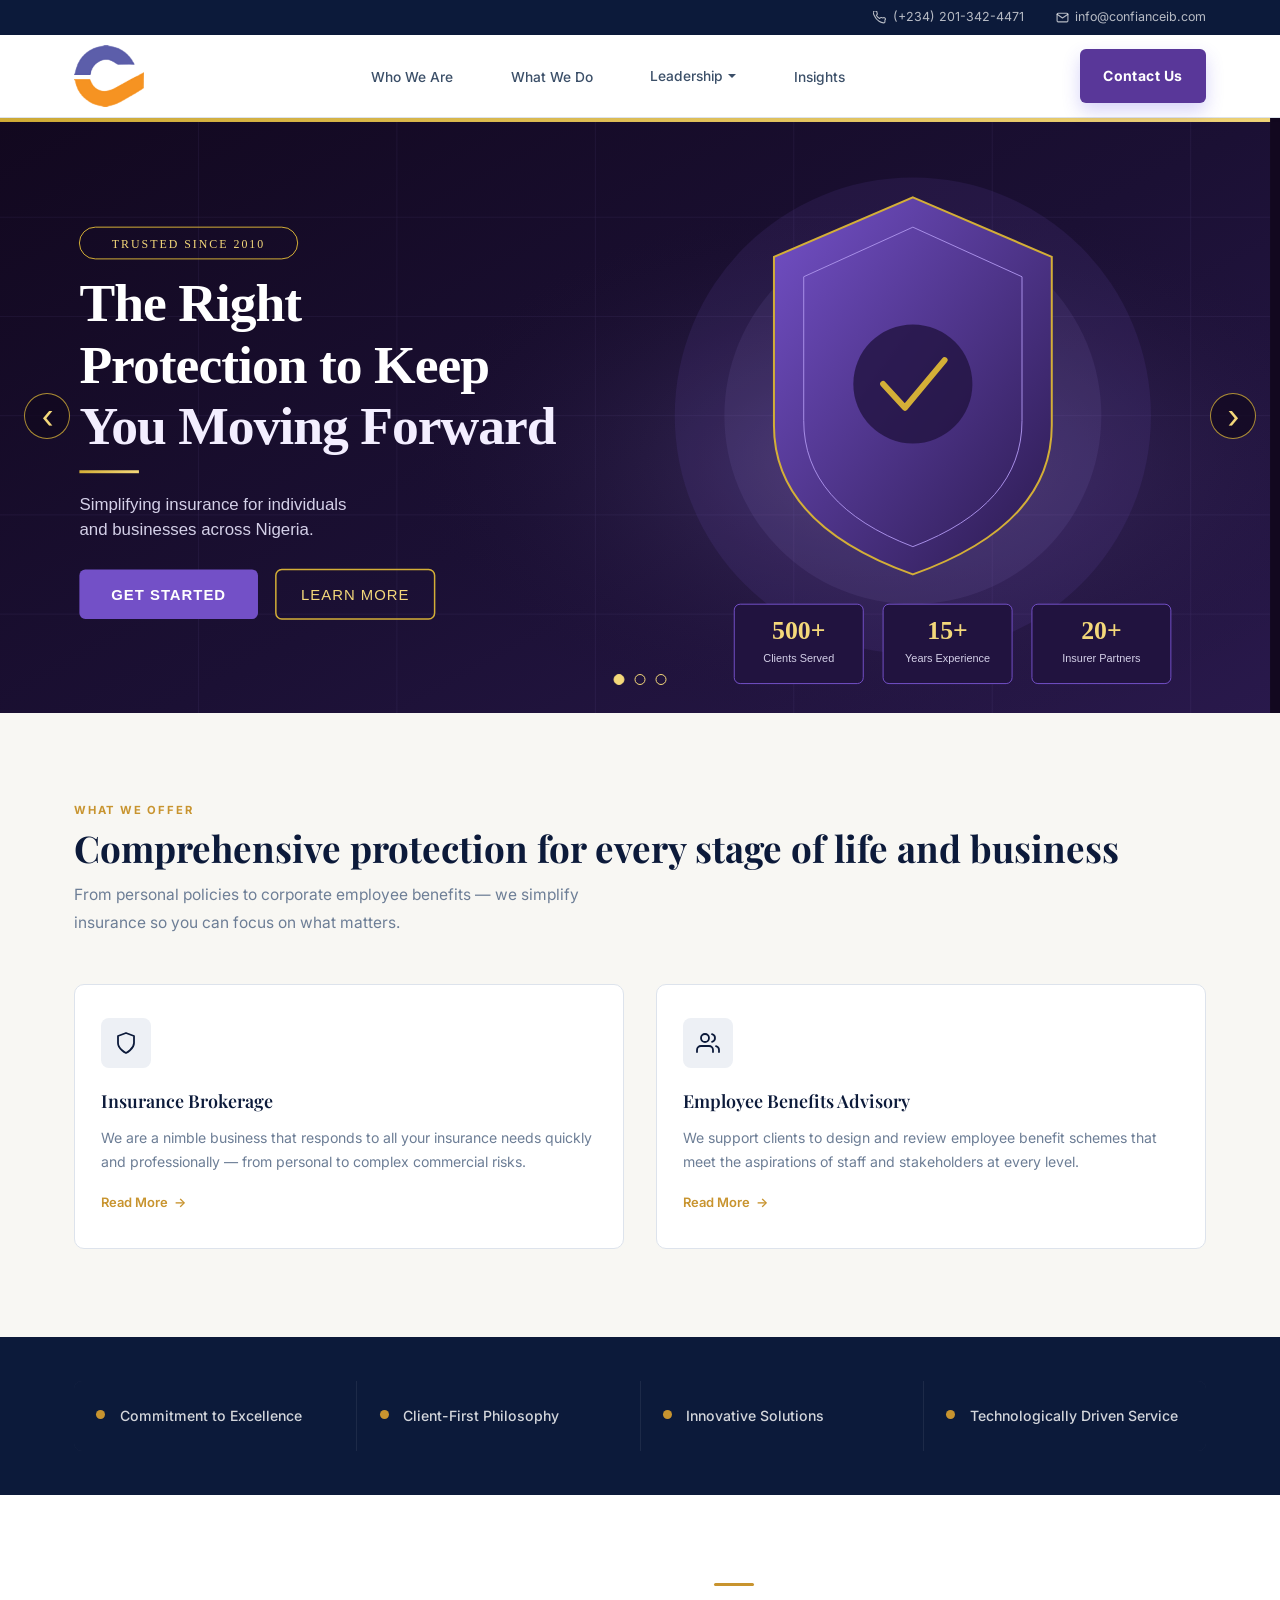
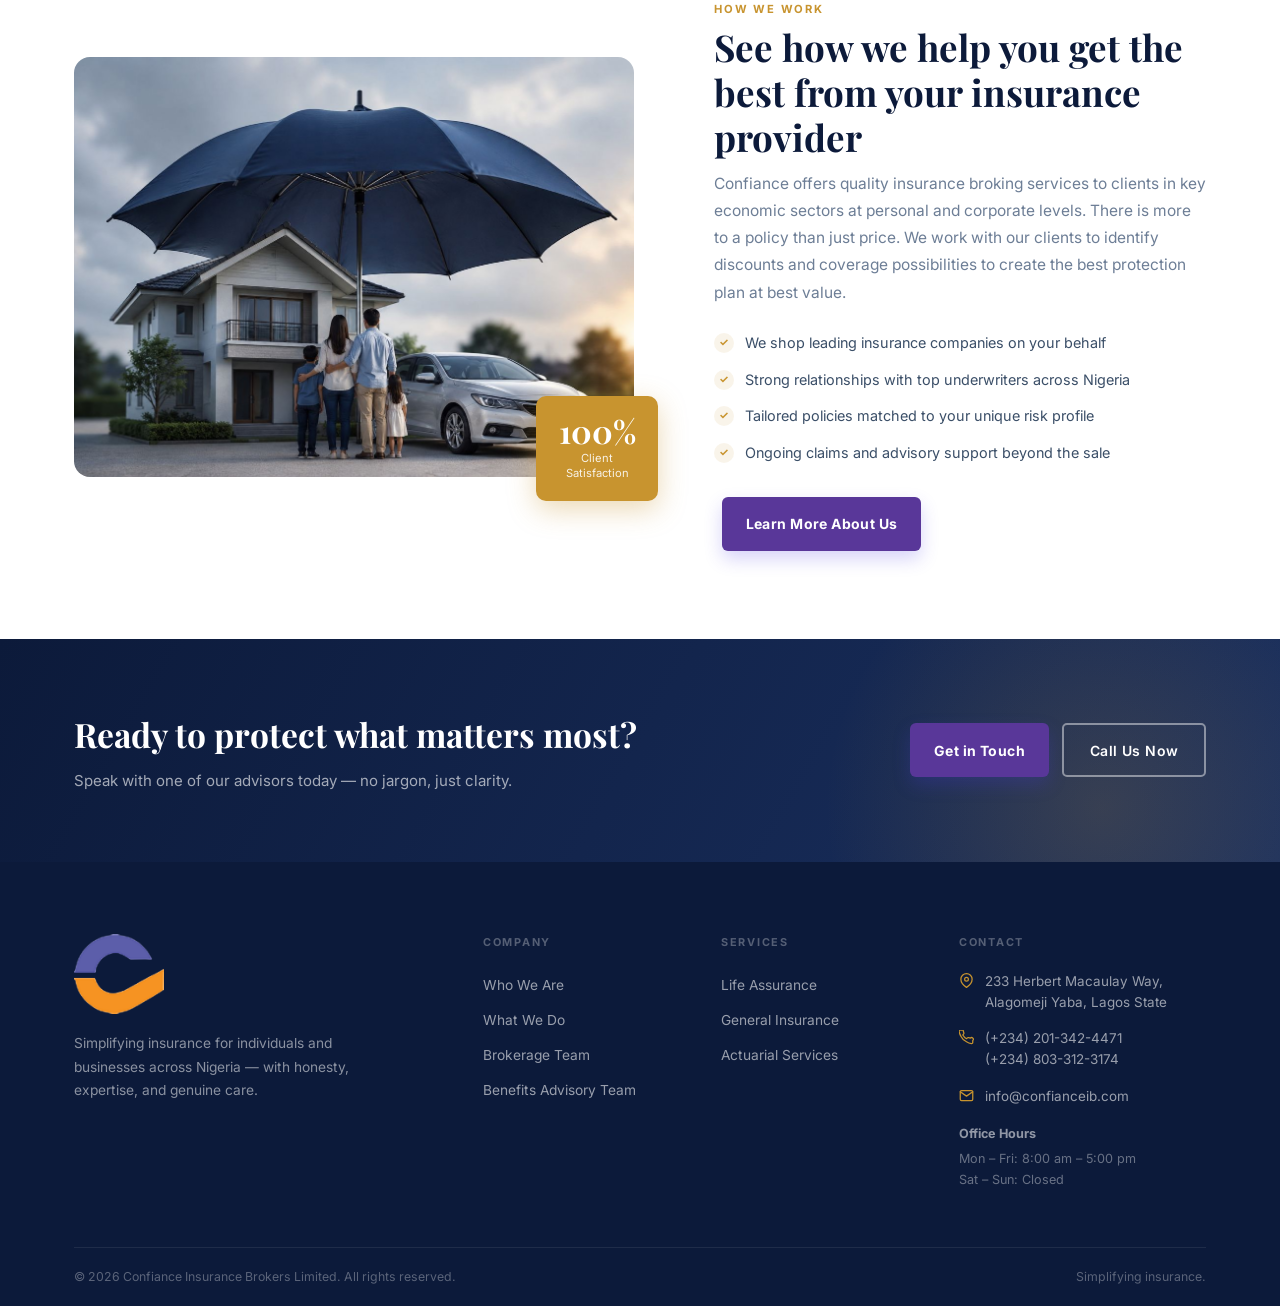
==== commit cc0946f2: "fix" ====
--- a/files/index.html
+++ b/files/index.html
@@ -437,9 +437,7 @@
   <text x="1110" y="525" text-anchor="middle" font-family="Georgia, serif" font-size="26" font-weight="700" fill="#F4D87A">20+</text>
   <text x="1110" y="548" text-anchor="middle" font-family="Arial, sans-serif" font-size="11" fill="#D4D0E8">Insurer Partners</text>
 
-  <text x="1200" y="52" text-anchor="end" font-family="Georgia, serif" font-size="16" font-weight="700" fill="#F4D87A" letter-spacing="1">CONFIANCE</text>
-  <text x="1200" y="68" text-anchor="end" font-family="Arial, sans-serif" font-size="9" fill="#D4D0E8" letter-spacing="3">INSURANCE BROKERS</text>
-
+  
   <rect x="0" y="670" width="1280" height="20" fill="#12081F" opacity="0.8"/>
   <rect x="0" y="670" width="420" height="2" fill="url(#goldAccent)"/>
 </svg>
@@ -576,29 +574,7 @@
       Trusted by leading organizations across Nigeria
   </text>
 
-  <!-- Brand -->
-  <text
-      x="1200"
-      y="48"
-      text-anchor="end"
-      font-family="Georgia, serif"
-      font-size="16"
-      font-weight="700"
-      fill="#D5EEDC"
-      letter-spacing="1">
-      CONFIANCE
-  </text>
-
-  <text
-      x="1200"
-      y="66"
-      text-anchor="end"
-      font-family="Arial, sans-serif"
-      font-size="9"
-      fill="#8FC5B4"
-      letter-spacing="3">
-      INSURANCE BROKERS
-  </text>
+
 
 </svg>
   </div>
@@ -1030,28 +1006,6 @@
       font-size="12"
       fill="#D8D3EB">
       Claims advocacy &amp; policy management
-  </text>
-
-  <text
-      x="1200"
-      y="50"
-      text-anchor="end"
-      font-family="Georgia"
-      font-size="16"
-      font-weight="700"
-      fill="#F4D87A"
-      letter-spacing="1">
-      CONFIANCE
-  </text>
-  <text
-      x="1200"
-      y="66"
-      text-anchor="end"
-      font-family="Arial"
-      font-size="9"
-      fill="#D8D3EB"
-      letter-spacing="3">
-      INSURANCE BROKERS
   </text>
 
   <rect
